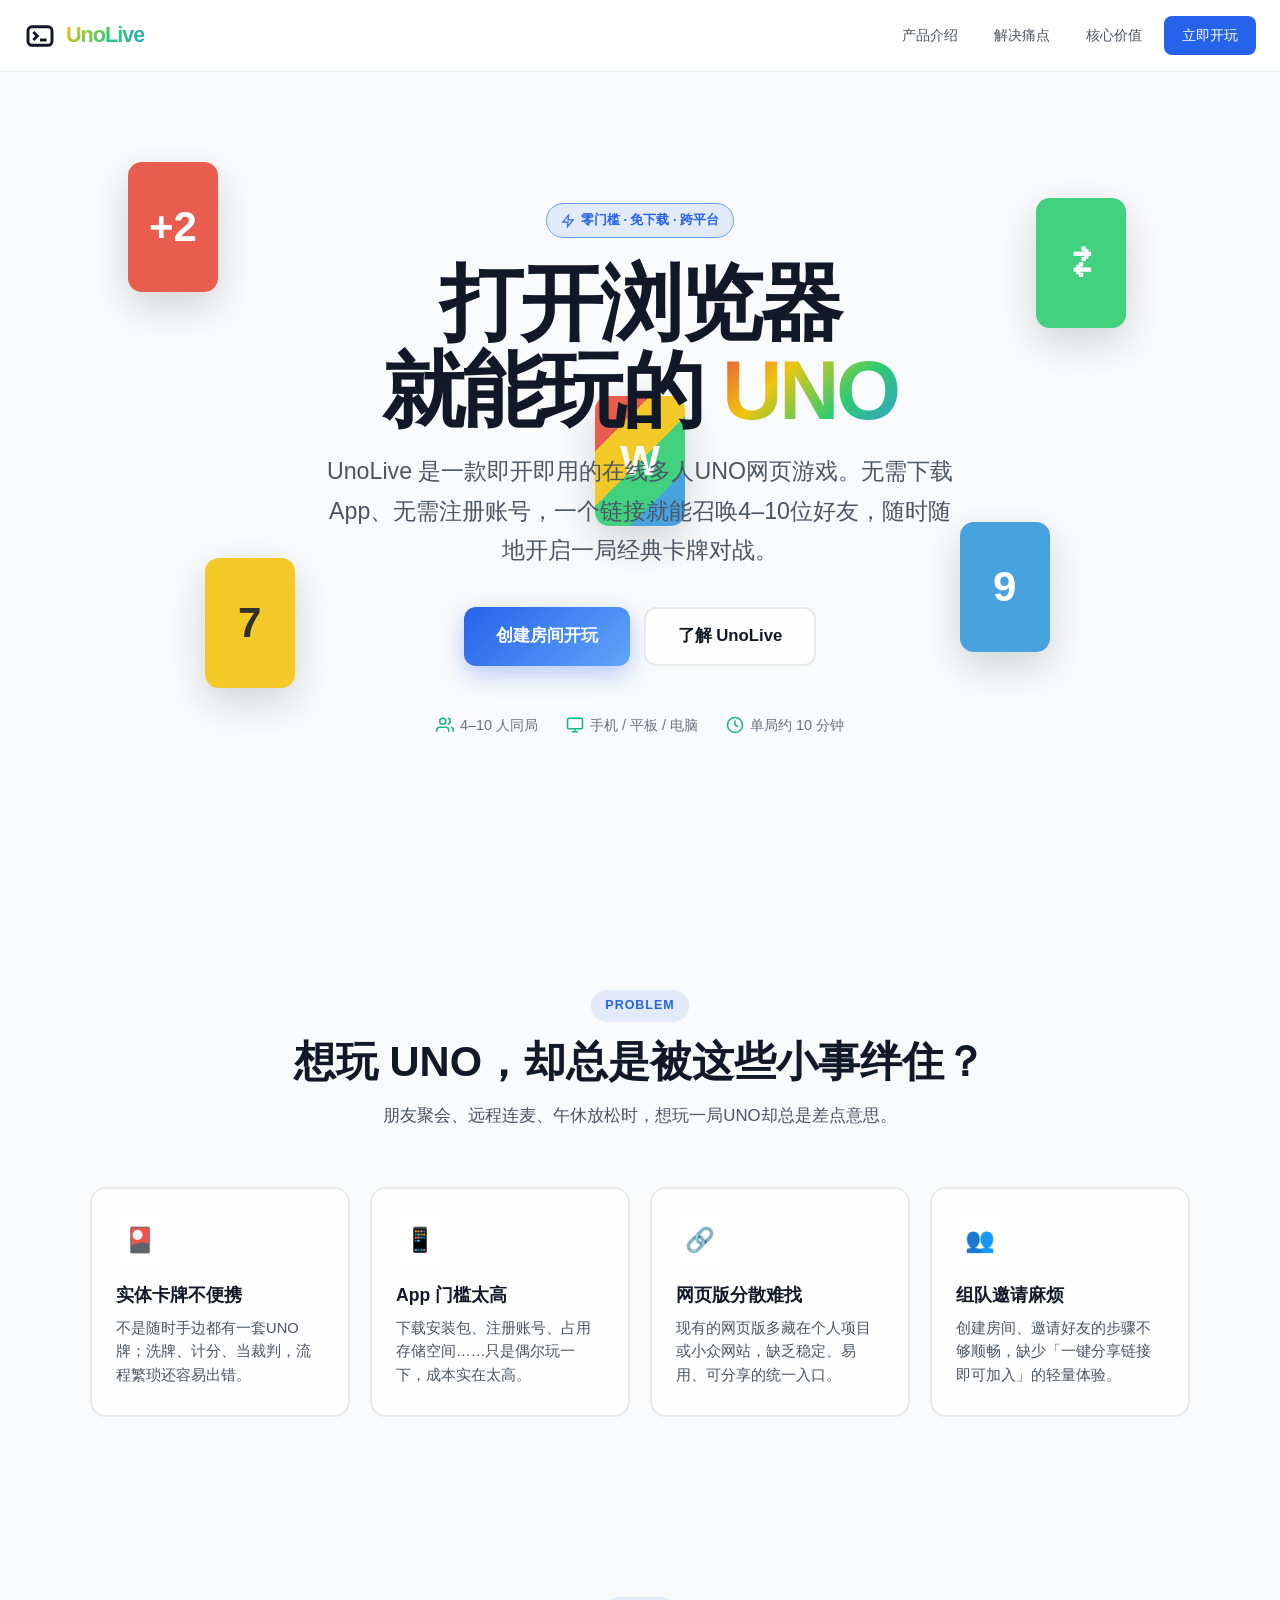
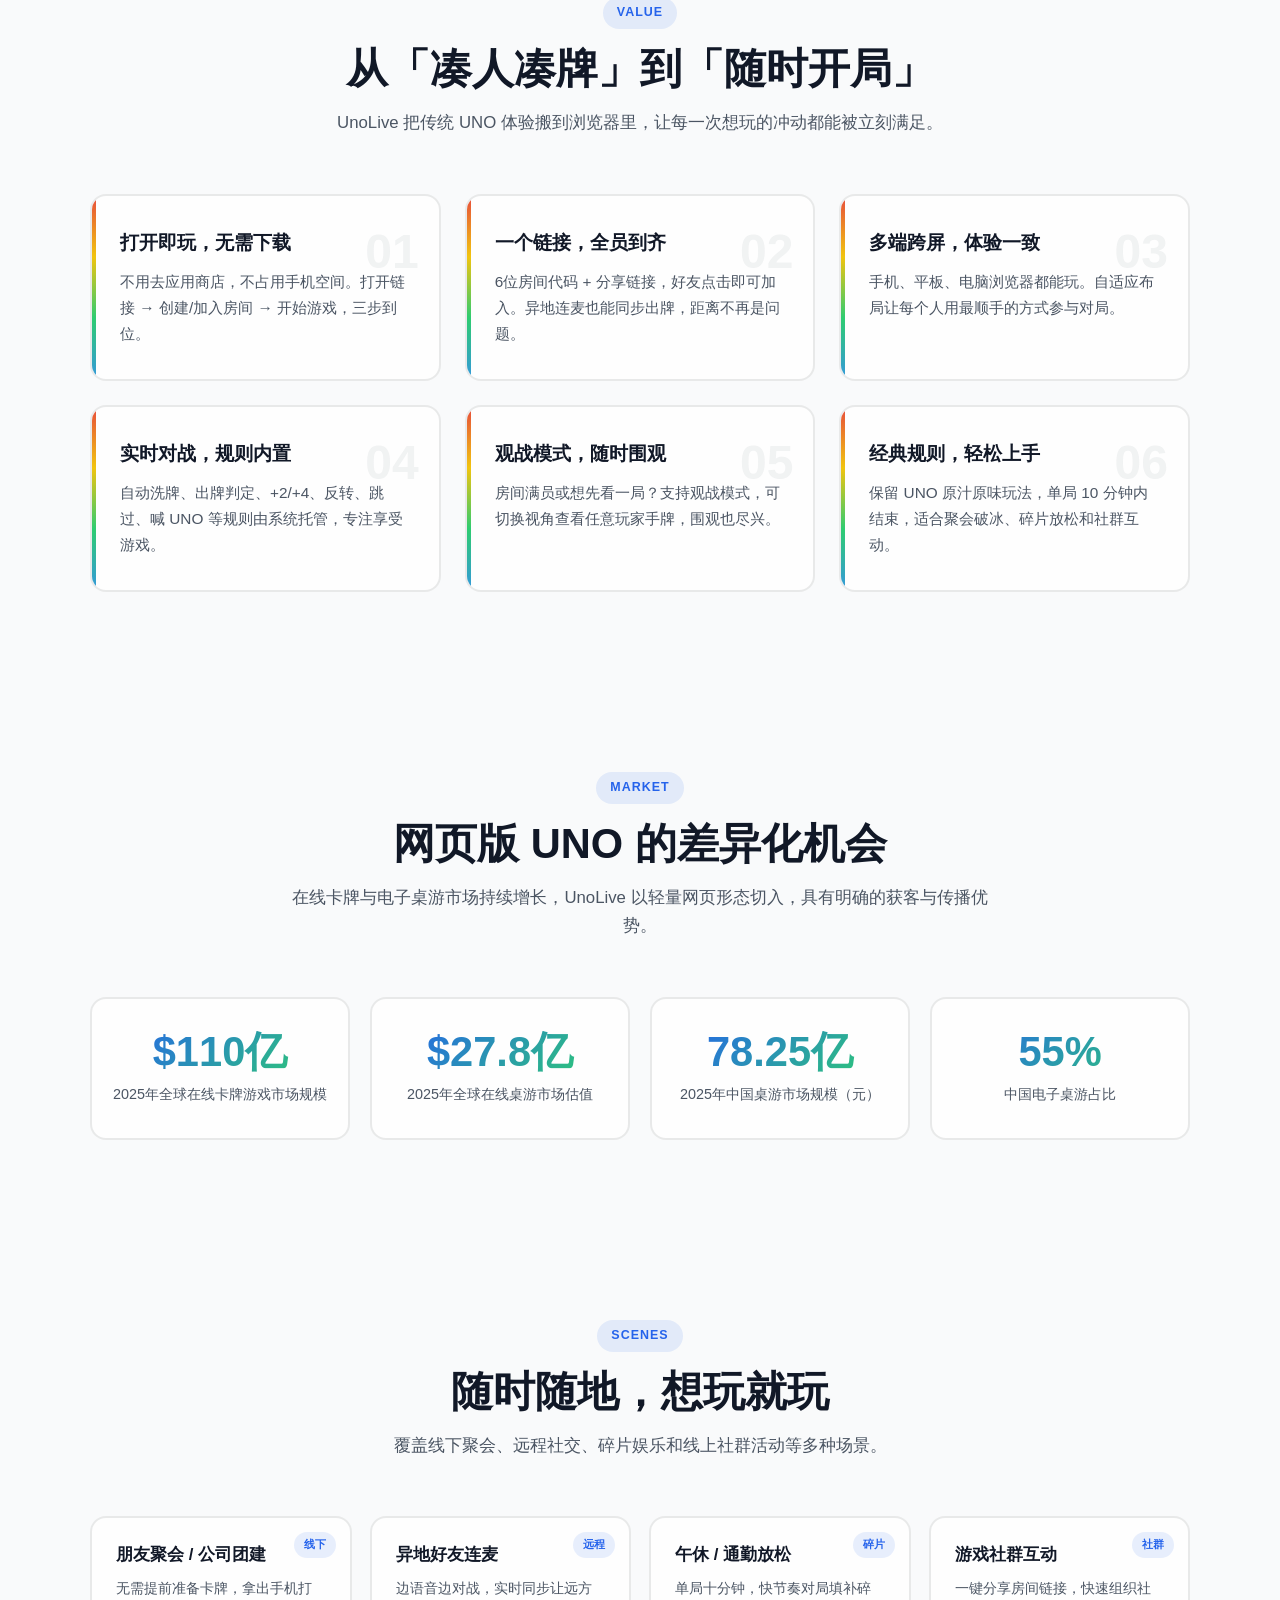
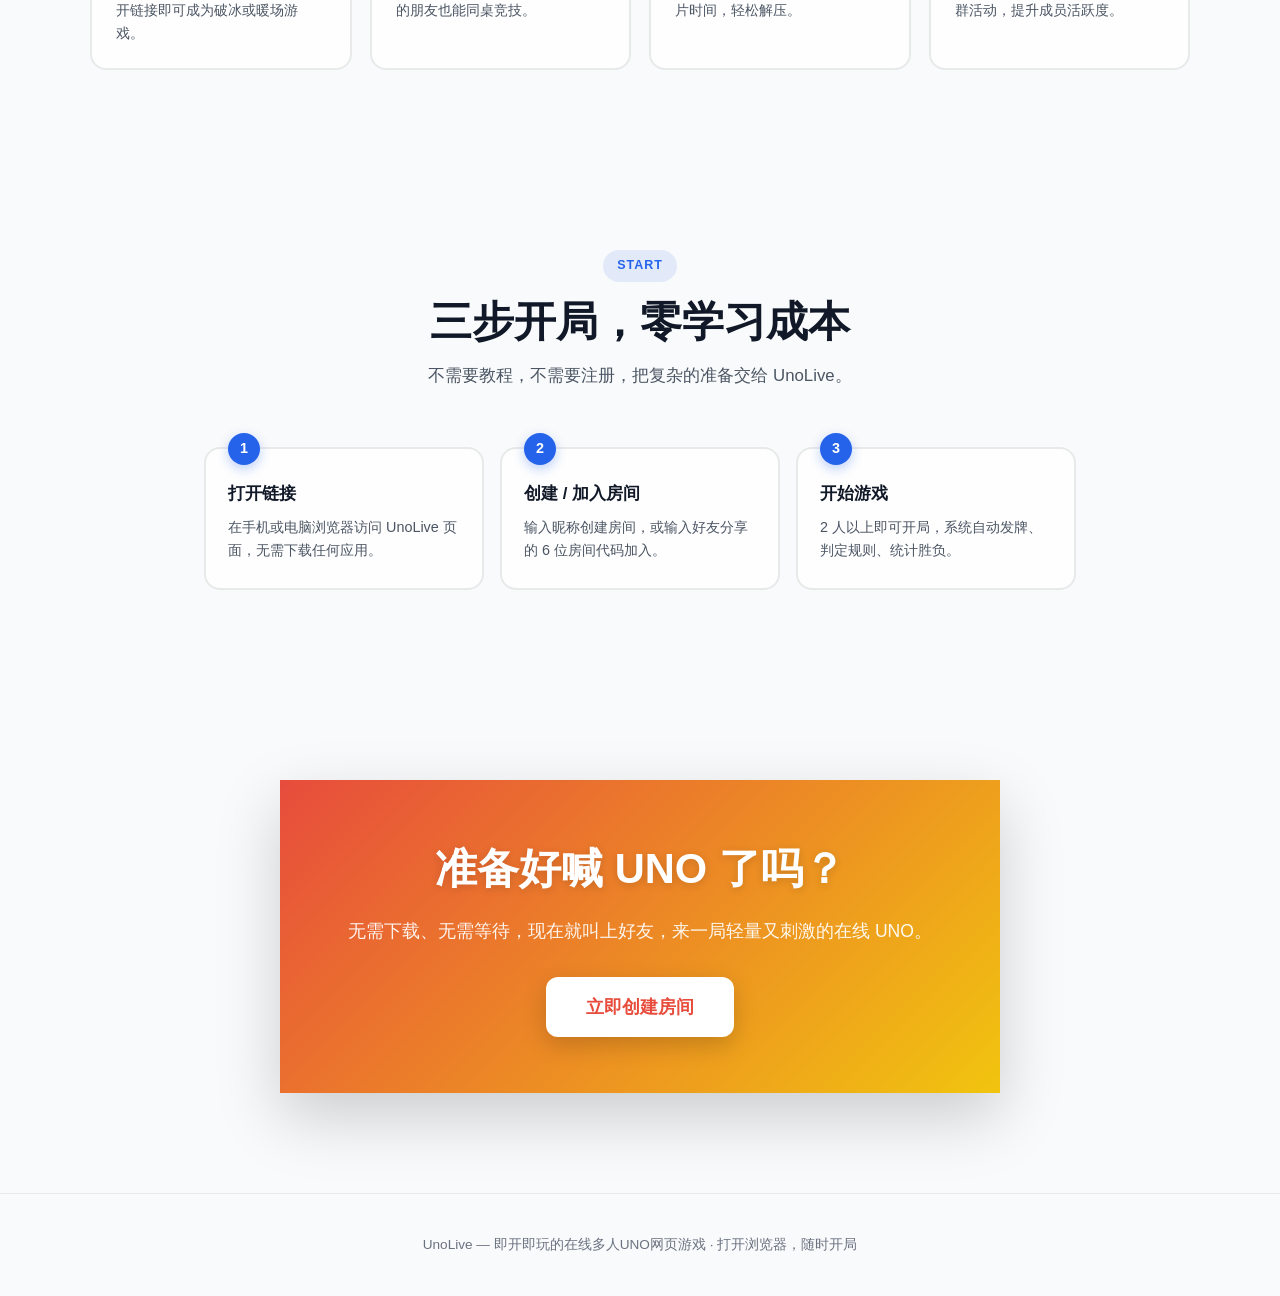
==== public/creative.html @ 4d468d10 "feat: 重构为 Cloudflare Worker 结构，配置 uno.mobaixingyao.dpdns.org 域名（含 Durable Object 房间）" ====
<!DOCTYPE html>
<html lang="zh-CN">
<head>
    <script src="js/theme-preinit.js?v=1"></script>
    <link rel="stylesheet" href="css/theme-light.css?v=4">
    <link rel="stylesheet" href="css/theme-dark.css?v=7">
<meta charset="UTF-8">
<script src="js/page-load.js?v=6"></script>
<meta name="viewport" content="width=device-width, initial-scale=1.0">
<title>UnoLive — 即开即玩的在线多人UNO</title>
<link rel="icon" type="image/png" href="assets/favicon.jpg">
<link rel="stylesheet" href="css/common.css?v=9">
<link rel="stylesheet" href="css/uno-creative.css?v=1">
</head>
<body>
<div class="beijing"></div>
<div class="background"></div>

<nav class="lp-nav">
  <div class="lp-nav-logo">
    <svg viewBox="0 0 24 24" fill="none" stroke="currentColor" stroke-width="2.2"><rect x="3" y="5" width="18" height="14" rx="3"/><path d="M7 9l3 3-3 3M12 15h5"/></svg>
    UnoLive
  </div>
  <div class="lp-nav-links">
    <a href="#intro">产品介绍</a>
    <a href="#pain">解决痛点</a>
    <a href="#value">核心价值</a>
    <a href="index.html" class="lp-nav-cta">立即开玩</a>
  </div>
</nav>

<main class="uno-lp">
  <!-- Hero -->
  <section class="lp-hero">
    <div class="hero-cards">
      <div class="hero-card red">+2</div>
      <div class="hero-card yellow">7</div>
      <div class="hero-card green">⇄</div>
      <div class="hero-card blue">9</div>
      <div class="hero-card wild">W</div>
    </div>
    <div class="hero-content">
      <div class="hero-badge">
        <svg viewBox="0 0 24 24" fill="none" stroke="currentColor" stroke-width="2" width="14" height="14"><path d="M13 2L3 14h9l-1 8 10-12h-9l1-8z"/></svg>
        零门槛 · 免下载 · 跨平台
      </div>
      <h1 class="hero-title">打开浏览器<br>就能玩的 <span class="uno">UNO</span></h1>
      <p class="hero-subtitle">UnoLive 是一款即开即用的在线多人UNO网页游戏。无需下载App、无需注册账号，一个链接就能召唤4–10位好友，随时随地开启一局经典卡牌对战。</p>
      <div class="hero-actions">
        <a href="index.html" class="btn btn-primary">创建房间开玩</a>
        <a href="#intro" class="btn btn-secondary">了解 UnoLive</a>
      </div>
      <div class="hero-meta">
        <span><svg viewBox="0 0 24 24" fill="none" stroke="currentColor" stroke-width="2"><path d="M17 21v-2a4 4 0 0 0-4-4H5a4 4 0 0 0-4 4v2"/><circle cx="9" cy="7" r="4"/><path d="M23 21v-2a4 4 0 0 0-3-3.87M16 3.13a4 4 0 0 1 0 7.75"/></svg> 4–10 人同局</span>
        <span><svg viewBox="0 0 24 24" fill="none" stroke="currentColor" stroke-width="2"><rect x="2" y="3" width="20" height="14" rx="2"/><line x1="8" y1="21" x2="16" y2="21"/><line x1="12" y1="17" x2="12" y2="21"/></svg> 手机 / 平板 / 电脑</span>
        <span><svg viewBox="0 0 24 24" fill="none" stroke="currentColor" stroke-width="2"><circle cx="12" cy="12" r="10"/><polyline points="12 6 12 12 16 14"/></svg> 单局约 10 分钟</span>
      </div>
    </div>
  </section>

  <!-- 痛点 -->
  <section class="lp-section" id="pain">
    <div class="lp-section-inner">
      <div class="section-header">
        <span class="section-label">Problem</span>
        <h2 class="section-title">想玩 UNO，却总是被这些小事绊住？</h2>
        <p class="section-desc">朋友聚会、远程连麦、午休放松时，想玩一局UNO却总是差点意思。</p>
      </div>
      <div class="pain-grid">
        <div class="pain-card">
          <div class="pain-icon">🎴</div>
          <h3>实体卡牌不便携</h3>
          <p>不是随时手边都有一套UNO牌；洗牌、计分、当裁判，流程繁琐还容易出错。</p>
        </div>
        <div class="pain-card">
          <div class="pain-icon">📱</div>
          <h3>App 门槛太高</h3>
          <p>下载安装包、注册账号、占用存储空间……只是偶尔玩一下，成本实在太高。</p>
        </div>
        <div class="pain-card">
          <div class="pain-icon">🔗</div>
          <h3>网页版分散难找</h3>
          <p>现有的网页版多藏在个人项目或小众网站，缺乏稳定、易用、可分享的统一入口。</p>
        </div>
        <div class="pain-card">
          <div class="pain-icon">👥</div>
          <h3>组队邀请麻烦</h3>
          <p>创建房间、邀请好友的步骤不够顺畅，缺少「一键分享链接即可加入」的轻量体验。</p>
        </div>
      </div>
    </div>
  </section>

  <!-- 核心价值 -->
  <section class="lp-section" id="value">
    <div class="lp-section-inner">
      <div class="section-header">
        <span class="section-label">Value</span>
        <h2 class="section-title">从「凑人凑牌」到「随时开局」</h2>
        <p class="section-desc">UnoLive 把传统 UNO 体验搬到浏览器里，让每一次想玩的冲动都能被立刻满足。</p>
      </div>
      <div class="value-grid">
        <div class="value-card">
          <span class="value-num">01</span>
          <h3>打开即玩，无需下载</h3>
          <p>不用去应用商店，不占用手机空间。打开链接 → 创建/加入房间 → 开始游戏，三步到位。</p>
        </div>
        <div class="value-card">
          <span class="value-num">02</span>
          <h3>一个链接，全员到齐</h3>
          <p>6位房间代码 + 分享链接，好友点击即可加入。异地连麦也能同步出牌，距离不再是问题。</p>
        </div>
        <div class="value-card">
          <span class="value-num">03</span>
          <h3>多端跨屏，体验一致</h3>
          <p>手机、平板、电脑浏览器都能玩。自适应布局让每个人用最顺手的方式参与对局。</p>
        </div>
        <div class="value-card">
          <span class="value-num">04</span>
          <h3>实时对战，规则内置</h3>
          <p>自动洗牌、出牌判定、+2/+4、反转、跳过、喊 UNO 等规则由系统托管，专注享受游戏。</p>
        </div>
        <div class="value-card">
          <span class="value-num">05</span>
          <h3>观战模式，随时围观</h3>
          <p>房间满员或想先看一局？支持观战模式，可切换视角查看任意玩家手牌，围观也尽兴。</p>
        </div>
        <div class="value-card">
          <span class="value-num">06</span>
          <h3>经典规则，轻松上手</h3>
          <p>保留 UNO 原汁原味玩法，单局 10 分钟内结束，适合聚会破冰、碎片放松和社群互动。</p>
        </div>
      </div>
    </div>
  </section>

  <!-- 数据 -->
  <section class="lp-section" id="market">
    <div class="lp-section-inner">
      <div class="section-header">
        <span class="section-label">Market</span>
        <h2 class="section-title">网页版 UNO 的差异化机会</h2>
        <p class="section-desc">在线卡牌与电子桌游市场持续增长，UnoLive 以轻量网页形态切入，具有明确的获客与传播优势。</p>
      </div>
      <div class="stats-grid">
        <div class="stat-card">
          <div class="stat-number">$110亿</div>
          <div class="stat-label">2025年全球在线卡牌游戏市场规模</div>
        </div>
        <div class="stat-card">
          <div class="stat-number">$27.8亿</div>
          <div class="stat-label">2025年全球在线桌游市场估值</div>
        </div>
        <div class="stat-card">
          <div class="stat-number">78.25亿</div>
          <div class="stat-label">2025年中国桌游市场规模（元）</div>
        </div>
        <div class="stat-card">
          <div class="stat-number">55%</div>
          <div class="stat-label">中国电子桌游占比</div>
        </div>
      </div>
    </div>
  </section>

  <!-- 使用场景 -->
  <section class="lp-section" id="scenes">
    <div class="lp-section-inner">
      <div class="section-header">
        <span class="section-label">Scenes</span>
        <h2 class="section-title">随时随地，想玩就玩</h2>
        <p class="section-desc">覆盖线下聚会、远程社交、碎片娱乐和线上社群活动等多种场景。</p>
      </div>
      <div class="scene-grid">
        <div class="scene-card">
          <span class="scene-tag">线下</span>
          <h4>朋友聚会 / 公司团建</h4>
          <p>无需提前准备卡牌，拿出手机打开链接即可成为破冰或暖场游戏。</p>
        </div>
        <div class="scene-card">
          <span class="scene-tag">远程</span>
          <h4>异地好友连麦</h4>
          <p>边语音边对战，实时同步让远方的朋友也能同桌竞技。</p>
        </div>
        <div class="scene-card">
          <span class="scene-tag">碎片</span>
          <h4>午休 / 通勤放松</h4>
          <p>单局十分钟，快节奏对局填补碎片时间，轻松解压。</p>
        </div>
        <div class="scene-card">
          <span class="scene-tag">社群</span>
          <h4>游戏社群互动</h4>
          <p>一键分享房间链接，快速组织社群活动，提升成员活跃度。</p>
        </div>
      </div>
    </div>
  </section>

  <!-- 流程 -->
  <section class="lp-section" id="steps">
    <div class="lp-section-inner">
      <div class="section-header">
        <span class="section-label">Start</span>
        <h2 class="section-title">三步开局，零学习成本</h2>
        <p class="section-desc">不需要教程，不需要注册，把复杂的准备交给 UnoLive。</p>
      </div>
      <div class="steps">
        <div class="step">
          <h4>打开链接</h4>
          <p>在手机或电脑浏览器访问 UnoLive 页面，无需下载任何应用。</p>
        </div>
        <div class="step">
          <h4>创建 / 加入房间</h4>
          <p>输入昵称创建房间，或输入好友分享的 6 位房间代码加入。</p>
        </div>
        <div class="step">
          <h4>开始游戏</h4>
          <p>2 人以上即可开局，系统自动发牌、判定规则、统计胜负。</p>
        </div>
      </div>
    </div>
  </section>

  <!-- CTA -->
  <section class="lp-cta" id="intro">
    <div class="cta-inner">
      <h2>准备好喊 UNO 了吗？</h2>
      <p>无需下载、无需等待，现在就叫上好友，来一局轻量又刺激的在线 UNO。</p>
      <a href="index.html" class="btn">立即创建房间</a>
    </div>
  </section>

  <footer class="lp-footer">
    <p>UnoLive — 即开即玩的在线多人UNO网页游戏 · 打开浏览器，随时开局</p>
  </footer>
</main>
<script src="js/theme.js"></script>
</body>
</html>
---- public/css/theme-light.css ----
/* =====================================================
   全站亮色主题变量
   说明：仅保存亮色调色板与主题级变量；页面布局仍在各自 CSS 中维护。
   ===================================================== */

:root,
html[data-theme="light"] {
  color-scheme: light;

  /* 主色调 - 蓝色系（common.css 组件使用） */
  --primary: #2563EB;
  --primary-dark: #1D4ED8;
  --primary-light: #60A5FA;
  --primary-bg: rgba(37, 99, 235, 0.1);

  /* legacy / article style.css 变量 */
  --primary-color: #2563EB;
  --secondary-color: #ec4899;
  --glass-bg: rgba(255, 255, 255, 0.1);
  --glass-border: rgba(255, 255, 255, 0.2);
  --shadow: 0 8px 32px rgba(0, 0, 0, 0.1);
  --bg-primary: rgba(255, 255, 255, 0.9);
  --bg-secondary: rgba(248, 248, 252, 0.95);
  --border-color: rgba(0, 0, 0, 0.1);
  --moboxsvg-color:rgb(0, 0, 0);

  /* 功能色 */
  --danger: #EF4444;
  --danger-dark: #DC2626;
  --success: #10B981;
  --warning: #F59E0B;

  /* 文字色 */
  --text-primary: #111827;
  --text-secondary: #4B5563;
  --text-muted: #6B7280;
  --text-light: #9CA3AF;

  /* 背景色 */
  --bg-page: rgba(249, 250, 251, 0.75);
  --bg-overlay: rgba(255, 255, 255, 0.497);
  --bg-mask: rgba(0, 0, 0, 0.4);
  --bg-card: rgba(255, 255, 255, 0.72);
  --bg-card-glass: rgb(255, 255, 255);
  --bg-card-solid: rgba(255, 255, 255, 0.95);
  --bg-input: rgba(255, 255, 255, 0.8);
  --bg-hover: rgba(37, 99, 235, 0.05);
  --bg-hover-strong: rgba(37, 99, 235, 0.10);

  /* 强调色 */
  --accent-blue: #60A5FA;
  --accent-purple: #2563EB;
  --accent-cyan: #25d9e7;

  /* 边框 */
  --border-light: rgba(226, 228, 228, 0.788);
  --border-default: #E5E7EB;
  --border-focus: rgba(37, 99, 235, 1);

  /* 阴影 */
  --shadow-sm: 0 1px 3px rgba(0, 0, 0, 0.05);
  --shadow-md: 0 4px 12px rgba(0, 0, 0, 0.08);
  --shadow-lg: 0 8px 32px rgba(0, 0, 0, 0.1);
  --shadow-primary: 0 4px 12px rgba(37, 99, 235, 0.35);

  /* 间距/圆角 */
  --radius-sm: 6px;
  --radius-md: 8px;
  --radius-lg: 12px;
  --radius-xl: 16px;
}
---- public/css/theme-dark.css ----
/* =====================================================
   全站暗黑模式样式
   通过 html[data-theme="dark"] 生效；跟随系统由 javascript/theme.js 决定实际 data-theme。
   ===================================================== */

html[data-theme="dark"] {
  color-scheme: dark;

  /* 主色调 - 蓝色 */
  --primary: #3B82F6;
  --primary-dark: #2563EB;
  --primary-light: #93C5FD;
  --primary-bg: rgba(59, 130, 246, 0.15);

  /* 强调色 */
  --accent-blue: #60A5FA;
  --accent-purple: #3B82F6;
  --accent-cyan: #25d9e7;

  /* legacy / article style.css 变量 */
  --primary-color: #3B82F6;
  --secondary-color: #f472b6;
  --glass-bg: rgba(10, 10, 10, 0.72);
  --glass-border: rgba(255, 255, 255, 0.1);
  --shadow: 0 8px 32px rgba(0, 0, 0, 0.3);
  --bg-primary: rgba(17, 17, 19, 0.95);
  --bg-secondary: rgba(10, 10, 10, 0.95);
  --border-color: rgba(255, 255, 255, 0.1);
  --moboxsvg-color:rgb(255, 255, 255);
  /* 功能色 */
  --danger: #f87171;
  --danger-dark: #ef4444;
  --success: #34d399;
  --warning: #fbbf24;

  /* 文字色 */
  --text-primary: #f8fafc;
  --text-secondary: #cbd5e1;
  --text-muted: #94a3b8;
  --text-light: rgba(255, 255, 255, 0.55);

  /* 背景色 - 半透明以允许背景图片透出（与亮色模式 0.75 透明度一致） */
  --bg-page: rgba(15, 23, 42, 0.85);
  --bg-mask-opacity: 0.3;
  --bg-mask: hsl(222 47% 11% / var(--bg-mask-opacity));
  --bg-overlay: var(--bg-mask);
  --bg-card: rgba(41, 44, 50, 0.877);
  --bg-card-glass: rgba(41, 44, 50, 0.904);
  --bg-card-solid: rgba(30, 41, 59, 0.8);
  --bg-input: #1E293B;
  --bg-hover: rgba(255, 255, 255, 0.06);
  --bg-hover-strong: rgba(255, 255, 255, 0.10);
  --bg-card-transparent:rgba(51, 65, 85, 0.51);

  /* 边框 */
  --border-light: rgba(255, 255, 255, 0.08);
  --border-default: rgba(255, 255, 255, 0.12);
  --border-focus: var(--primary);

  /* 阴影 */
  --shadow-sm: 0 4px 6px -1px rgb(0 0 0 / 0.18), 0 2px 4px -2px rgb(0 0 0 / 0.14);
  --shadow-md: 0 10px 15px -3px rgb(0 0 0 / 0.2), 0 4px 6px -4px rgb(0 0 0 / 0.16);
  --shadow-lg: 0 20px 25px -5px rgb(0 0 0 / 0.22), 0 8px 10px -6px rgb(0 0 0 / 0.18);
  --shadow-primary: 0 10px 15px -3px rgb(59 130 246 / 0.25);
}

html[data-theme="dark"] {
  background-color: rgb(23, 25, 28);
  color: var(--text-primary);
}

html[data-theme="dark"] body {
  background-color: rgb(23, 25, 28);
  color: var(--text-primary);
}

html[data-theme="dark"] .background::before {
  background-color: transparent;
  background-image: none;
}

html[data-theme="dark"] .background::after {
  background-color: rgba(15, 23, 42, 0.5);
  background-image: none;
}

html[data-theme="dark"] .btn-secondary {
  background-color: var(--bg-card);
  color: var(--text-secondary);
}

html[data-theme="dark"] .btn-secondary:hover {
  background-color: var(--bg-input);
}

html[data-theme="dark"] input,
html[data-theme="dark"] textarea,
html[data-theme="dark"] select {
  color: var(--text-primary);
  background-color: var(--bg-input);
  border-color: var(--border-default);
}

html[data-theme="dark"] input::placeholder,
html[data-theme="dark"] textarea::placeholder {
  color: var(--text-muted);
}

html[data-theme="dark"] ::selection {
  background: rgba(59, 130, 246, 0.35);
  color: #fff;
}

html[data-theme="dark"] ::-webkit-scrollbar-track {
  background: rgba(255, 255, 255, 0.05);
}

html[data-theme="dark"] ::-webkit-scrollbar-thumb {
  background: rgba(255, 255, 255, 0.18);
}

html[data-theme="dark"] ::-webkit-scrollbar-thumb:hover {
  background: rgba(255, 255, 255, 0.28);
}

/* 常见内容容器补强 */
html[data-theme="dark"] .card,
html[data-theme="dark"] .article-card,
html[data-theme="dark"] .comment-item,
html[data-theme="dark"] .message-card,
html[data-theme="dark"] .upload-form,
html[data-theme="dark"] .editor-preview-pane,
html[data-theme="dark"] .file-dropzone,
html[data-theme="dark"] .login-container {
  background-color: var(--bg-card);
  border-color: var(--border-default);
  color: var(--text-primary);
}

/* 文章内容区去除背景遮罩 */
html[data-theme="dark"] .article-wrapper,
html[data-theme="dark"] .article-body,
html[data-theme="dark"] .article-content,
html[data-theme="dark"] .markdown-content {
  background: transparent !important;
  border-color: transparent;
  color: var(--text-primary);
}

html[data-theme="dark"] .hljs,
html[data-theme="dark"] pre,
html[data-theme="dark"] code {
  background-color: var(--bg-input);
  color: var(--text-primary);
}

html[data-theme="dark"] blockquote {
  background: var(--primary-bg);
  border-left-color: var(--primary);
  color: var(--text-secondary);
}
---- public/css/common.css ----
/* =====================================================
   公共基础样式 - 全站通用
   包含：字体、重置、背景层、通用组件、CSS变量
   ===================================================== */

/* -------------------- CSS 变量 -------------------- */
/* 主题变量已拆分到 /css/theme-light.css 与 /css/theme-dark.css。 */

/* -------------------- 字体 -------------------- */
@font-face {
    font-family: 'Kosugi Maru';
    src: url('../assets/fonts/main-font.ttf') format('truetype');
    font-weight: normal;
    font-style: normal;
    font-display: swap;
}

/* -------------------- 基础重置 -------------------- */
* {
    margin: 0;
    padding: 0;
    box-sizing: border-box;
}

html {
    overflow-x: hidden;
}

body {
    font-family: 'Kosugi Maru', -apple-system, BlinkMacSystemFont, 'Segoe UI', Roboto, 'Helvetica Neue', Arial, sans-serif;
    min-height: 100vh;
    min-width: 100vw;
    color: var(--text-primary);
    line-height: 1.6;
    overflow-x: hidden;
    background-color: rgb(249, 250, 251);
}

a {
    color: inherit;
    text-decoration: none;
}

button {
    font-family: inherit;
}

/* -------------------- 背景层 -------------------- */
.beijing {
    position: fixed;
    top: 0;
    left: 0;
    width: 100%;
    height: 100%;
    background-size: cover;
    background-position: center;
    background-repeat: no-repeat;
    z-index: -3;
    pointer-events: none;
}

.background {
    position: fixed;
    top: 0;
    left: 0;
    width: 100%;
    height: 100%;
    z-index: -1;
    pointer-events: none;
}

.background::before {
    content: '';
    position: absolute;
    top: 0;
    left: 0;
    width: 100%;
    height: 100%;
    background-color: var(--bg-overlay);
    z-index: -2;
    transition: background-color 0.3s ease;
}

.background::after {
    content: '';
    position: absolute;
    top: 0;
    left: 0;
    width: 100%;
    height: 100%;
    background: var(--bg-page);
    z-index: -1;
    transition: background-color 0.3s ease;
}

/* -------------------- 通用工具类 -------------------- */
.hidden {
    display: none !important;
}

/* -------------------- 页面头部 -------------------- */
.page-header {
    display: flex;
    align-items: center;
    justify-content: space-between;
    gap: 16px;
    margin-bottom: 24px;
    padding: 16px 20px;
    background-color: var(--bg-card);
    border-radius: var(--radius-md);
    border: 2px solid var(--border-light);
}

.page-title {
    font-size: 1.5rem;
    font-weight: 700;
    color: var(--text-primary);
    text-align: center;
}

.back-link {
    display: inline-flex;
    align-items: center;
    gap: 6px;
    color: var(--primary);
    font-size: 0.9rem;
    font-weight: 500;
    padding: 8px 12px;
    border-radius: var(--radius-md);
    transition: color 0.2s ease, background-color 0.2s ease;
}

.back-link svg {
    width: 18px;
    height: 18px;
}

.back-link:hover {
    color: var(--primary-dark);
    background-color: var(--primary-bg);
}

/* -------------------- 通用按钮 -------------------- */
.btn {
    display: inline-flex;
    align-items: center;
    justify-content: center;
    gap: 6px;
    padding: 10px 18px;
    border: none;
    border-radius: var(--radius-md);
    font-size: 0.9rem;
    font-weight: 600;
    cursor: pointer;
    transition: transform 0.2s ease, box-shadow 0.2s ease, background-color 0.2s ease;
}

.btn:hover {
    transform: translateY(-1px);
}

.btn svg {
    width: 18px;
    height: 18px;
}

.btn-primary {
    background: linear-gradient(135deg, var(--primary), var(--primary-light));
    color: #fff;
}

.btn-primary:hover {
    box-shadow: var(--shadow-primary);
}

.btn-danger {
    background-color: var(--danger);
    color: #fff;
}

.btn-danger:hover {
    background-color: var(--danger-dark);
}

.btn-secondary {
    background-color: rgba(243, 244, 246, 1);
    color: var(--text-secondary);
}

.btn-secondary:hover {
    background-color: rgba(229, 231, 235, 1);
}

/* 图标按钮 */
.btn-icon {
    display: inline-flex;
    align-items: center;
    justify-content: center;
    width: 36px;
    height: 36px;
    border: none;
    border-radius: var(--radius-md);
    cursor: pointer;
    transition: background-color 0.2s ease;
}

.btn-icon svg {
    width: 18px;
    height: 18px;
}

.btn-icon-edit {
    background-color: var(--primary-bg);
    color: var(--primary);
}

.btn-icon-edit:hover {
    background-color: color-mix(in srgb, var(--primary) 20%, transparent);
}

.btn-icon-delete {
    background-color: rgba(239, 68, 68, 0.1);
    color: var(--danger);
}

.btn-icon-delete:hover {
    background-color: rgba(239, 68, 68, 0.2);
}

/* -------------------- 通用表单 -------------------- */
.form-group {
    margin-bottom: 16px;
}

.form-group label {
    display: block;
    font-size: 0.85rem;
    font-weight: 600;
    color: var(--text-secondary);
    margin-bottom: 6px;
}

.form-input,
.form-textarea {
    width: 100%;
    padding: 10px 12px;
    border: 2px solid var(--border-light);
    border-radius: var(--radius-md);
    font-size: 0.9rem;
    font-family: inherit;
    color: var(--text-primary);
    background-color: var(--bg-input);
    outline: none;
    transition: border-color 0.2s ease, box-shadow 0.2s ease;
}

.form-input:focus,
.form-textarea:focus {
    border-color: var(--border-focus);
    box-shadow: 0 0 0 3px color-mix(in srgb, var(--primary) 15%, transparent);
}

.form-textarea {
    resize: vertical;
    min-height: 120px;
}

/* -------------------- 通用卡片容器 -------------------- */
.card {
    background-color: var(--bg-card);
    border-radius: var(--radius-lg);
    border: 2px solid var(--border-light);
    box-shadow: var(--shadow-md);
    overflow: hidden;
}

/* -------------------- 通用表格 -------------------- */
.data-table {
    width: 100%;
    border-collapse: collapse;
}

.data-table thead {
    background-color: var(--primary-bg);
}

.data-table th {
    padding: 14px 16px;
    text-align: left;
    font-size: 0.85rem;
    font-weight: 600;
    color: var(--primary);
    border-bottom: 2px solid var(--border-light);
}

.data-table td {
    padding: 12px 16px;
    border-bottom: 1px solid var(--border-default);
    vertical-align: middle;
}

.data-table tbody tr:hover {
    background-color: var(--bg-hover);
}

.data-table tbody tr:last-child td {
    border-bottom: none;
}

/* -------------------- 通用弹窗 -------------------- */
.modal-overlay {
    position: fixed;
    top: 0;
    left: 0;
    width: 100%;
    height: 100%;
    background-color: rgba(10, 10, 10, 0.6);
    display: flex;
    align-items: center;
    justify-content: center;
    z-index: 1000;
    padding: 20px;
}

.modal-content {
    background-color: var(--bg-card-solid);
    border-radius: var(--radius-lg);
    border: 2px solid var(--border-light);
    width: 100%;
    max-width: 600px;
    max-height: 90vh;
    overflow-y: auto;
    box-shadow: var(--shadow-lg);
}

.modal-small {
    max-width: 400px;
}

.modal-header {
    display: flex;
    align-items: center;
    justify-content: space-between;
    padding: 16px 20px;
    border-bottom: 1px solid var(--border-default);
}

.modal-header h2 {
    font-size: 1.1rem;
    font-weight: 600;
    color: var(--text-primary);
}

.modal-close {
    display: flex;
    align-items: center;
    justify-content: center;
    width: 32px;
    height: 32px;
    border: none;
    background: transparent;
    cursor: pointer;
    color: var(--text-muted);
    border-radius: var(--radius-md);
    transition: background-color 0.2s ease;
}

.modal-close:hover {
    background-color: var(--bg-hover);
}

.modal-close svg {
    width: 20px;
    height: 20px;
}

.modal-actions {
    display: flex;
    justify-content: flex-end;
    gap: 10px;
    padding: 16px 20px;
    border-top: 1px solid var(--border-default);
}

.modal-text {
    padding: 20px;
    font-size: 0.9rem;
    color: var(--text-muted);
}

/* -------------------- 通用空状态/加载 -------------------- */
.empty-state {
    text-align: center;
    padding: 60px 20px;
    background-color: var(--bg-card);
    border-radius: var(--radius-lg);
    border: 2px solid var(--border-light);
}

.empty-state svg {
    width: 64px;
    height: 64px;
    color: var(--text-light);
    margin-bottom: 16px;
}

.empty-state p {
    font-size: 1rem;
    color: var(--text-muted);
    margin-bottom: 16px;
}

.loading-spinner {
    width: 40px;
    height: 40px;
    border: 3px solid color-mix(in srgb, var(--primary) 20%, transparent);
    border-top-color: var(--primary);
    border-radius: 50%;
    animation: spin 1s linear infinite;
    margin: 0 auto 16px;
}

@keyframes spin {
    to { transform: rotate(360deg); }
}

/* -------------------- 页面加载效果 -------------------- */
/* 顶部进度条 */
.page-loading-bar {
    position: fixed;
    top: 0;
    left: 0;
    width: 0%;
    height: 3px;
    background: linear-gradient(90deg, var(--primary), var(--primary-light), var(--primary));
    background-size: 200% 100%;
    z-index: 99999;
    transition: width 0.3s ease;
    box-shadow: 0 0 8px color-mix(in srgb, var(--primary) 50%, transparent);
}

.page-loading-bar.loading {
    width: 70%;
    transition: width 1.2s cubic-bezier(0.4, 0, 0.2, 1);
    animation: page-loading-shimmer 1.5s linear infinite;
}

.page-loading-bar.finishing {
    width: 100%;
    transition: width 0.3s ease;
    animation: none;
}

.page-loading-bar.done {
    opacity: 0;
    transition: opacity 0.4s ease 0.1s;
    animation: none;
}

@keyframes page-loading-shimmer {
    0% { background-position: 200% 0; }
    100% { background-position: -200% 0; }
}

/* 内容元素入场/退场动画（统一：opacity 50%→100% + 轻微上移，非线性缓动，≤1s） */

/* 加载阶段立即隐藏 body 下所有主要内容，避免脚本标记前的闪烁 */
html[data-page-state="loading"] body > :not(.beijing):not(.background):not(.dock-nav):not(.page-loading-bar):not(script):not(style):not(link) {
    opacity: 0;
}

.page-transition-target {
    transition: opacity 0.6s cubic-bezier(0.22, 1, 0.36, 1),
                transform 0.6s cubic-bezier(0.22, 1, 0.36, 1);
}

html[data-page-state="revealing"] .page-transition-target {
    opacity: 0.5;
    transform: translateY(16px);
}

html[data-page-state="revealing"] .page-transition-target.is-revealed {
    opacity: 1;
    transform: translateY(0);
}

html[data-page-state="ready"] .page-transition-target {
    opacity: 1;
    transform: translateY(0);
}

html[data-page-state="leaving"] .page-transition-target {
    opacity: 0;
    transform: translateY(-16px);
    transition: opacity 0.2s cubic-bezier(0.22, 1, 0.36, 1),
                transform 0.2s cubic-bezier(0.22, 1, 0.36, 1);
}

/* 保留旧类名兼容，避免外部依赖 page-fadein 的页面失效 */
@keyframes page-fadein-anim {
    from {
        opacity: 0.5;
        transform: translateY(16px);
    }
    to {
        opacity: 1;
        transform: translateY(0);
    }
}

.page-fadein {
    animation: page-fadein-anim 0.6s cubic-bezier(0.22, 1, 0.36, 1) both;
}

/* -------------------- 减少动画偏好 -------------------- */
@media (prefers-reduced-motion: reduce) {
    .page-loading-bar,
    .page-loading-bar.loading,
    .page-loading-bar.finishing {
        animation: none !important;
        transition: width 0.15s ease !important;
    }

    .page-loading-bar.done {
        transition: opacity 0.1s ease !important;
    }

    .page-fadein {
        animation: none !important;
        opacity: 1 !important;
        transform: none !important;
    }

    html[data-page-state="loading"] body > :not(.beijing):not(.background):not(.dock-nav):not(.page-loading-bar):not(script):not(style):not(link),
    .page-transition-target,
    html[data-page-state="revealing"] .page-transition-target,
    html[data-page-state="revealing"] .page-transition-target.is-revealed,
    html[data-page-state="ready"] .page-transition-target,
    html[data-page-state="leaving"] .page-transition-target {
        transform: none !important;
        transition: opacity 0.15s ease !important;
    }
}

/* -------------------- 响应式 -------------------- */
@media (max-width: 768px) {
    .page-header {
        flex-wrap: wrap;
        gap: 12px;
    }

    .page-title {
        order: -1;
        width: 100%;
        margin-bottom: 4px;
    }

    .modal-content {
        max-width: 100%;
        margin: 10px;
    }
}
---- public/css/uno-creative.css ----
/* ===================== UnoLive 创意落地页 ===================== */
:root{
  --uno-red:#E74C3C;
  --uno-yellow:#F1C40F;
  --uno-green:#2ECC71;
  --uno-blue:#3498DB;
}

html,body{width:100%;min-height:100%;overflow-x:hidden}
body{font-family:'Kosugi Maru',-apple-system,BlinkMacSystemFont,'Segoe UI','PingFang SC','Microsoft YaHei',sans-serif}

.page-back{position:fixed;top:20px;left:20px;z-index:100;display:inline-flex;align-items:center;gap:6px;color:var(--primary);font-size:0.9rem;font-weight:500;padding:8px 12px;border-radius:var(--radius-md);background-color:var(--bg-card);border:1px solid var(--border-light);transition:all 0.2s ease}
.page-back:hover{background-color:var(--primary-bg);color:var(--primary-dark)}
.page-back svg{width:18px;height:18px}

.uno-lp{position:relative;z-index:1}

/* 导航 */
.lp-nav{position:fixed;top:0;left:0;right:0;z-index:90;display:flex;align-items:center;justify-content:space-between;padding:16px 24px;backdrop-filter:blur(12px);background:linear-gradient(to bottom,var(--bg-card-solid),rgba(255,255,255,0.85));border-bottom:1px solid var(--border-light);transition:padding 0.2s}
.lp-nav-logo{display:flex;align-items:center;gap:10px;font-size:1.35rem;font-weight:900;letter-spacing:-1px;background:linear-gradient(135deg,var(--uno-red),var(--uno-yellow),var(--uno-green),var(--uno-blue));-webkit-background-clip:text;-webkit-text-fill-color:transparent;background-clip:text}
.lp-nav-logo svg{width:32px;height:32px;flex-shrink:0}
.lp-nav-links{display:flex;align-items:center;gap:8px}
.lp-nav-links a{padding:8px 14px;border-radius:var(--radius-md);font-size:0.9rem;font-weight:500;color:var(--text-secondary);transition:all 0.2s}
.lp-nav-links a:hover{color:var(--primary);background:var(--primary-bg)}
.lp-nav-cta{padding:8px 18px !important;background:var(--primary) !important;color:#fff !important}
.lp-nav-cta:hover{background:var(--primary-dark) !important}

/* Hero */
.lp-hero{position:relative;display:flex;flex-direction:column;align-items:center;justify-content:center;min-height:100vh;padding:120px 24px 80px;text-align:center;overflow:hidden}
.hero-cards{position:absolute;inset:0;pointer-events:none;z-index:0}
.hero-card{position:absolute;width:90px;height:130px;border-radius:14px;display:flex;align-items:center;justify-content:center;font-weight:900;font-size:42px;color:#fff;box-shadow:0 14px 40px rgba(0,0,0,0.18);opacity:0.9}
.hero-card.red{background:var(--uno-red);top:18%;left:10%;animation:float1 7s ease-in-out infinite}
.hero-card.yellow{background:var(--uno-yellow);color:#1a1a1a;top:62%;left:16%;animation:float2 8s ease-in-out infinite}
.hero-card.green{background:var(--uno-green);top:22%;right:12%;animation:float3 9s ease-in-out infinite}
.hero-card.blue{background:var(--uno-blue);top:58%;right:18%;animation:float4 6.5s ease-in-out infinite}
.hero-card.wild{background:linear-gradient(135deg,var(--uno-red) 25%,var(--uno-yellow) 25%,var(--uno-yellow) 50%,var(--uno-green) 50%,var(--uno-green) 75%,var(--uno-blue) 75%);top:44%;left:50%;transform:translateX(-50%);animation:float5 8.5s ease-in-out infinite}
@keyframes float1{0%,100%{transform:translateY(0) rotate(-12deg)}50%{transform:translateY(-24px) rotate(-8deg)}}
@keyframes float2{0%,100%{transform:translateY(0) rotate(8deg)}50%{transform:translateY(20px) rotate(12deg)}}
@keyframes float3{0%,100%{transform:translateY(0) rotate(14deg)}50%{transform:translateY(-18px) rotate(10deg)}}
@keyframes float4{0%,100%{transform:translateY(0) rotate(-6deg)}50%{transform:translateY(22px) rotate(-10deg)}}
@keyframes float5{0%,100%{transform:translateX(-50%) translateY(0) rotate(0deg)}50%{transform:translateX(-50%) translateY(-16px) rotate(4deg)}}

.hero-content{position:relative;z-index:1;max-width:760px}
.hero-badge{display:inline-flex;align-items:center;gap:6px;padding:6px 14px;border-radius:20px;background:var(--primary-bg);color:var(--primary);font-size:0.8rem;font-weight:700;margin-bottom:22px;border:1px solid var(--primary-light)}
.hero-title{font-size:clamp(2.8rem,8vw,5.2rem);font-weight:900;line-height:1.05;letter-spacing:-3px;margin-bottom:18px}
.hero-title .uno{ background:linear-gradient(135deg,var(--uno-red),var(--uno-yellow),var(--uno-green),var(--uno-blue));-webkit-background-clip:text;-webkit-text-fill-color:transparent;background-clip:text}
.hero-subtitle{font-size:clamp(1.1rem,2.8vw,1.45rem);color:var(--text-secondary);line-height:1.7;margin-bottom:36px;max-width:640px;margin-left:auto;margin-right:auto}
.hero-actions{display:flex;flex-wrap:wrap;gap:14px;justify-content:center}
.hero-actions .btn{font-size:1.05rem;padding:14px 32px;border-radius:var(--radius-lg)}
.hero-actions .btn-primary{box-shadow:0 8px 24px rgba(37,99,235,0.32)}
.hero-actions .btn-secondary{background:var(--bg-card);border:2px solid var(--border-light);color:var(--text-primary)}
.hero-actions .btn-secondary:hover{border-color:var(--primary);color:var(--primary);background:var(--primary-bg)}

.hero-meta{display:flex;flex-wrap:wrap;justify-content:center;gap:28px;margin-top:48px;color:var(--text-muted);font-size:0.9rem;font-weight:500}
.hero-meta span{display:flex;align-items:center;gap:6px}
.hero-meta svg{width:18px;height:18px;color:var(--success)}

/* 通用区块 */
.lp-section{padding:90px 24px;position:relative}
.lp-section-inner{max-width:1100px;margin:0 auto}
.section-header{text-align:center;max-width:720px;margin:0 auto 56px}
.section-label{display:inline-block;padding:6px 14px;border-radius:20px;background:var(--primary-bg);color:var(--primary);font-size:0.78rem;font-weight:700;margin-bottom:14px;letter-spacing:1px;text-transform:uppercase}
.section-title{font-size:clamp(1.8rem,4.5vw,2.6rem);font-weight:800;color:var(--text-primary);margin-bottom:14px;line-height:1.25}
.section-desc{font-size:1.05rem;color:var(--text-secondary);line-height:1.7}

/* 痛点 */
.pain-grid{display:grid;grid-template-columns:repeat(auto-fit,minmax(240px,1fr));gap:20px}
.pain-card{padding:28px 24px;border-radius:var(--radius-xl);background:var(--bg-card);border:2px solid var(--border-light);transition:all 0.25s}
.pain-card:hover{transform:translateY(-4px);box-shadow:var(--shadow-md);border-color:var(--primary-light)}
.pain-icon{width:48px;height:48px;border-radius:14px;display:flex;align-items:center;justify-content:center;font-size:24px;margin-bottom:16px;background:var(--bg-input)}
.pain-card h3{font-size:1.1rem;font-weight:700;color:var(--text-primary);margin-bottom:8px}
.pain-card p{font-size:0.92rem;color:var(--text-secondary);line-height:1.6}

/* 价值 */
.value-grid{display:grid;grid-template-columns:repeat(auto-fit,minmax(300px,1fr));gap:24px}
.value-card{position:relative;padding:32px 28px;border-radius:var(--radius-xl);background:var(--bg-card);border:2px solid var(--border-light);overflow:hidden}
.value-card::before{content:'';position:absolute;top:0;left:0;width:4px;height:100%;background:linear-gradient(to bottom,var(--uno-red),var(--uno-yellow),var(--uno-green),var(--uno-blue))}
.value-card h3{font-size:1.2rem;font-weight:800;color:var(--text-primary);margin-bottom:10px}
.value-card p{font-size:0.96rem;color:var(--text-secondary);line-height:1.7}
.value-num{position:absolute;top:18px;right:20px;font-size:3rem;font-weight:900;color:var(--border-light);opacity:0.6}

/* 数据 */
.stats-grid{display:grid;grid-template-columns:repeat(auto-fit,minmax(200px,1fr));gap:20px}
.stat-card{text-align:center;padding:32px 20px;border-radius:var(--radius-xl);background:var(--bg-card);border:2px solid var(--border-light)}
.stat-number{font-size:2.6rem;font-weight:900;background:linear-gradient(135deg,var(--primary),var(--uno-green));-webkit-background-clip:text;-webkit-text-fill-color:transparent;background-clip:text;line-height:1}
.stat-label{font-size:0.9rem;color:var(--text-secondary);margin-top:10px}

/* 流程 */
.steps{display:flex;justify-content:center;gap:16px;flex-wrap:wrap;counter-reset:step}
.step{flex:1;min-width:200px;max-width:280px;padding:26px 22px;border-radius:var(--radius-xl);background:var(--bg-card);border:2px solid var(--border-light);position:relative}
.step::before{counter-increment:step;content:counter(step);position:absolute;top:-16px;left:22px;width:32px;height:32px;border-radius:50%;background:var(--primary);color:#fff;display:flex;align-items:center;justify-content:center;font-weight:800;font-size:0.9rem;box-shadow:0 4px 12px rgba(37,99,235,0.3)}
.step h4{font-size:1.05rem;font-weight:700;color:var(--text-primary);margin-bottom:8px;margin-top:6px}
.step p{font-size:0.9rem;color:var(--text-secondary);line-height:1.6}

/* 场景 */
.scene-grid{display:grid;grid-template-columns:repeat(auto-fit,minmax(220px,1fr));gap:18px}
.scene-card{position:relative;padding:24px;border-radius:var(--radius-xl);background:var(--bg-card);border:2px solid var(--border-light);overflow:hidden;transition:all 0.25s}
.scene-card:hover{transform:translateY(-4px);box-shadow:var(--shadow-md)}
.scene-card h4{font-size:1.05rem;font-weight:700;color:var(--text-primary);margin-bottom:8px}
.scene-card p{font-size:0.88rem;color:var(--text-secondary);line-height:1.6}
.scene-tag{position:absolute;top:14px;right:14px;padding:4px 10px;border-radius:20px;font-size:0.7rem;font-weight:700;background:var(--primary-bg);color:var(--primary)}

/* CTA */
.lp-cta{position:relative;padding:100px 24px;text-align:center;overflow:hidden}
.cta-inner{position:relative;z-index:1;max-width:720px;margin:0 auto;padding:56px 40px;border-radius:var(--radius-2xl);background:linear-gradient(135deg,var(--uno-red),var(--uno-yellow),var(--uno-green),var(--uno-blue));background-size:300% 300%;animation:gradientMove 8s ease infinite;box-shadow:0 24px 60px rgba(0,0,0,0.18)}
@keyframes gradientMove{0%{background-position:0% 50%}50%{background-position:100% 50%}100%{background-position:0% 50%}}
.cta-inner h2{font-size:clamp(1.8rem,4vw,2.6rem);font-weight:900;color:#fff;margin-bottom:14px;text-shadow:0 2px 8px rgba(0,0,0,0.15)}
.cta-inner p{font-size:1.1rem;color:rgba(255,255,255,0.92);margin-bottom:32px}
.cta-inner .btn{background:#fff;color:var(--uno-red);font-weight:800;padding:16px 40px;font-size:1.1rem;border-radius:var(--radius-lg);box-shadow:0 8px 24px rgba(0,0,0,0.18)}
.cta-inner .btn:hover{transform:translateY(-2px);box-shadow:0 12px 30px rgba(0,0,0,0.22)}

/* 页脚 */
.lp-footer{text-align:center;padding:40px 24px;color:var(--text-muted);font-size:0.85rem;border-top:1px solid var(--border-light)}

/* 浮动卡片装饰 */
.deco-cards{position:absolute;inset:0;pointer-events:none;overflow:hidden;z-index:0}
.deco-card{position:absolute;width:60px;height:88px;border-radius:10px;opacity:0.12}

/* 响应式 */
@media(max-width:768px){
  .lp-nav{padding:12px 16px}
  .lp-nav-links{display:none}
  .lp-hero{padding:100px 20px 60px}
  .hero-card{width:64px;height:92px;font-size:28px;border-radius:10px}
  .hero-card.wild{display:none}
  .lp-section{padding:64px 20px}
  .value-grid,.pain-grid,.stats-grid{grid-template-columns:1fr}
  .steps{flex-direction:column;align-items:center}
  .step{max-width:100%;width:100%}
  .cta-inner{padding:40px 24px}
}
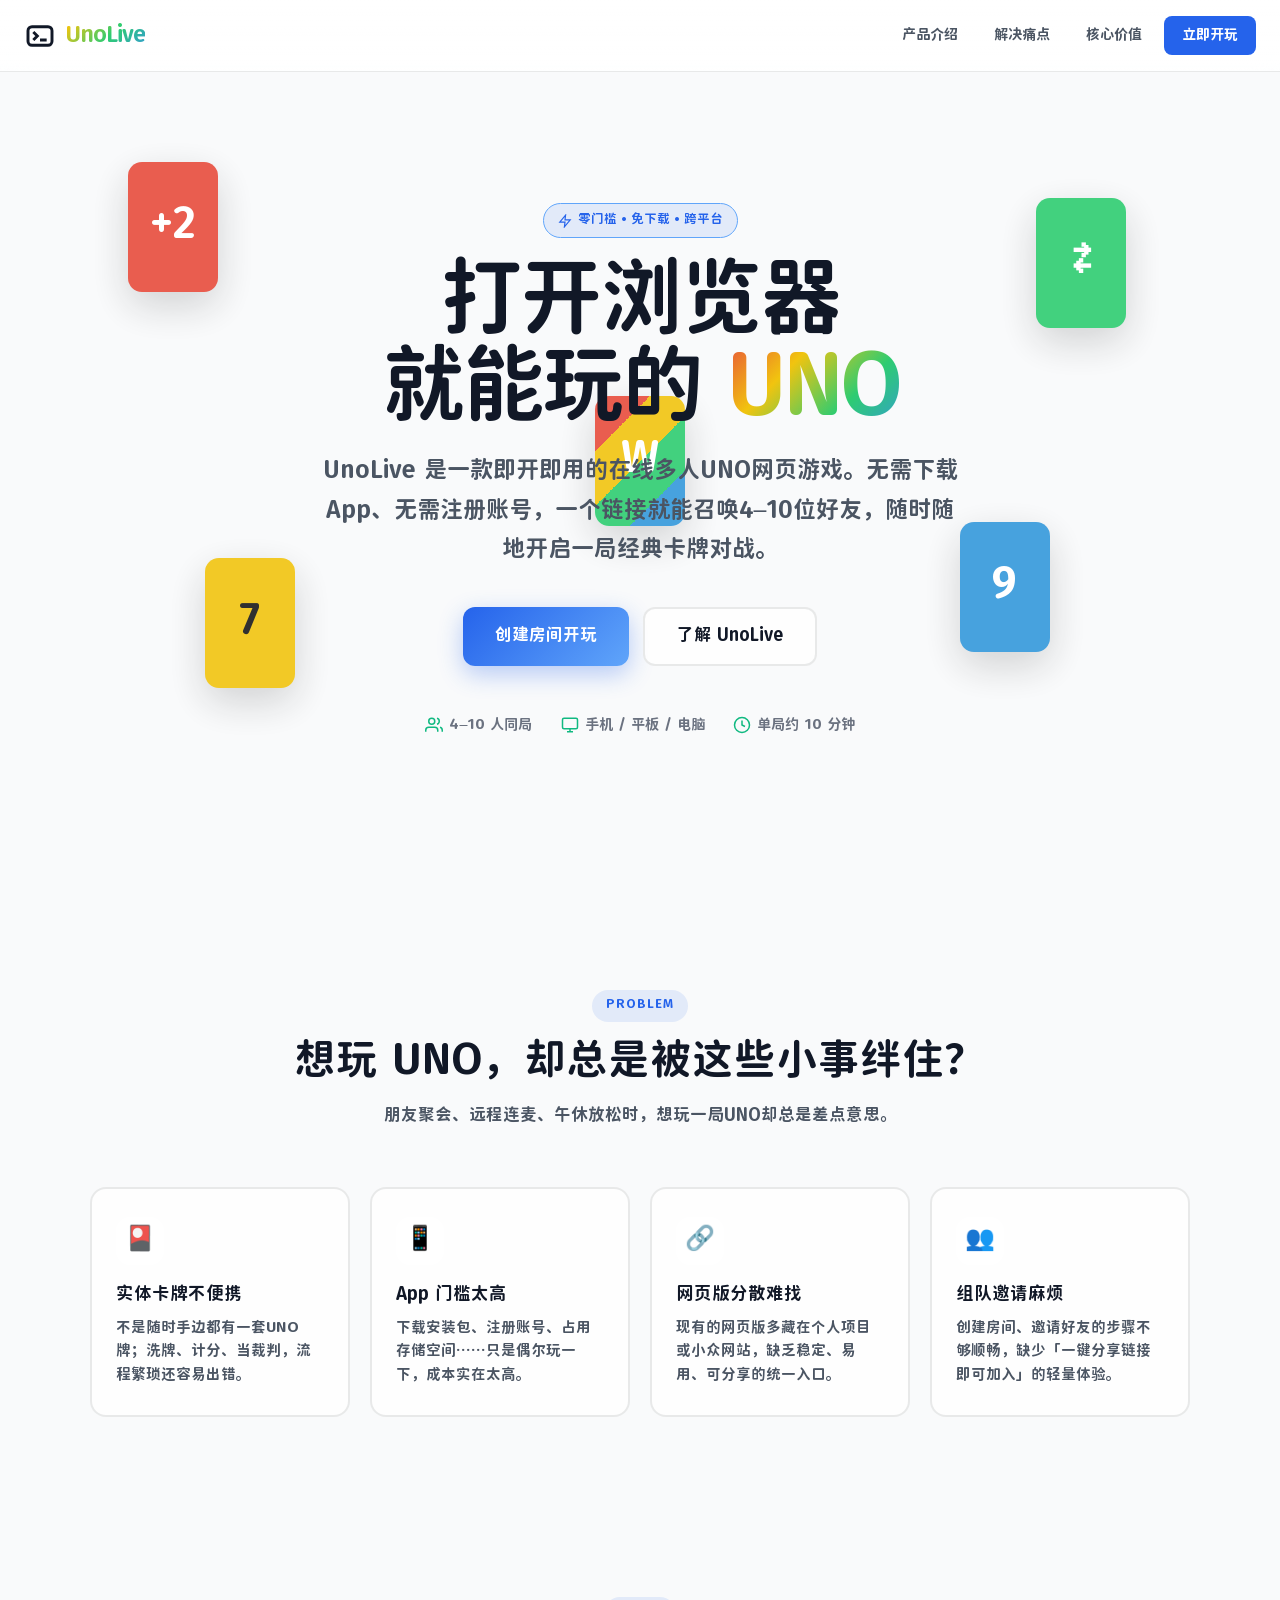
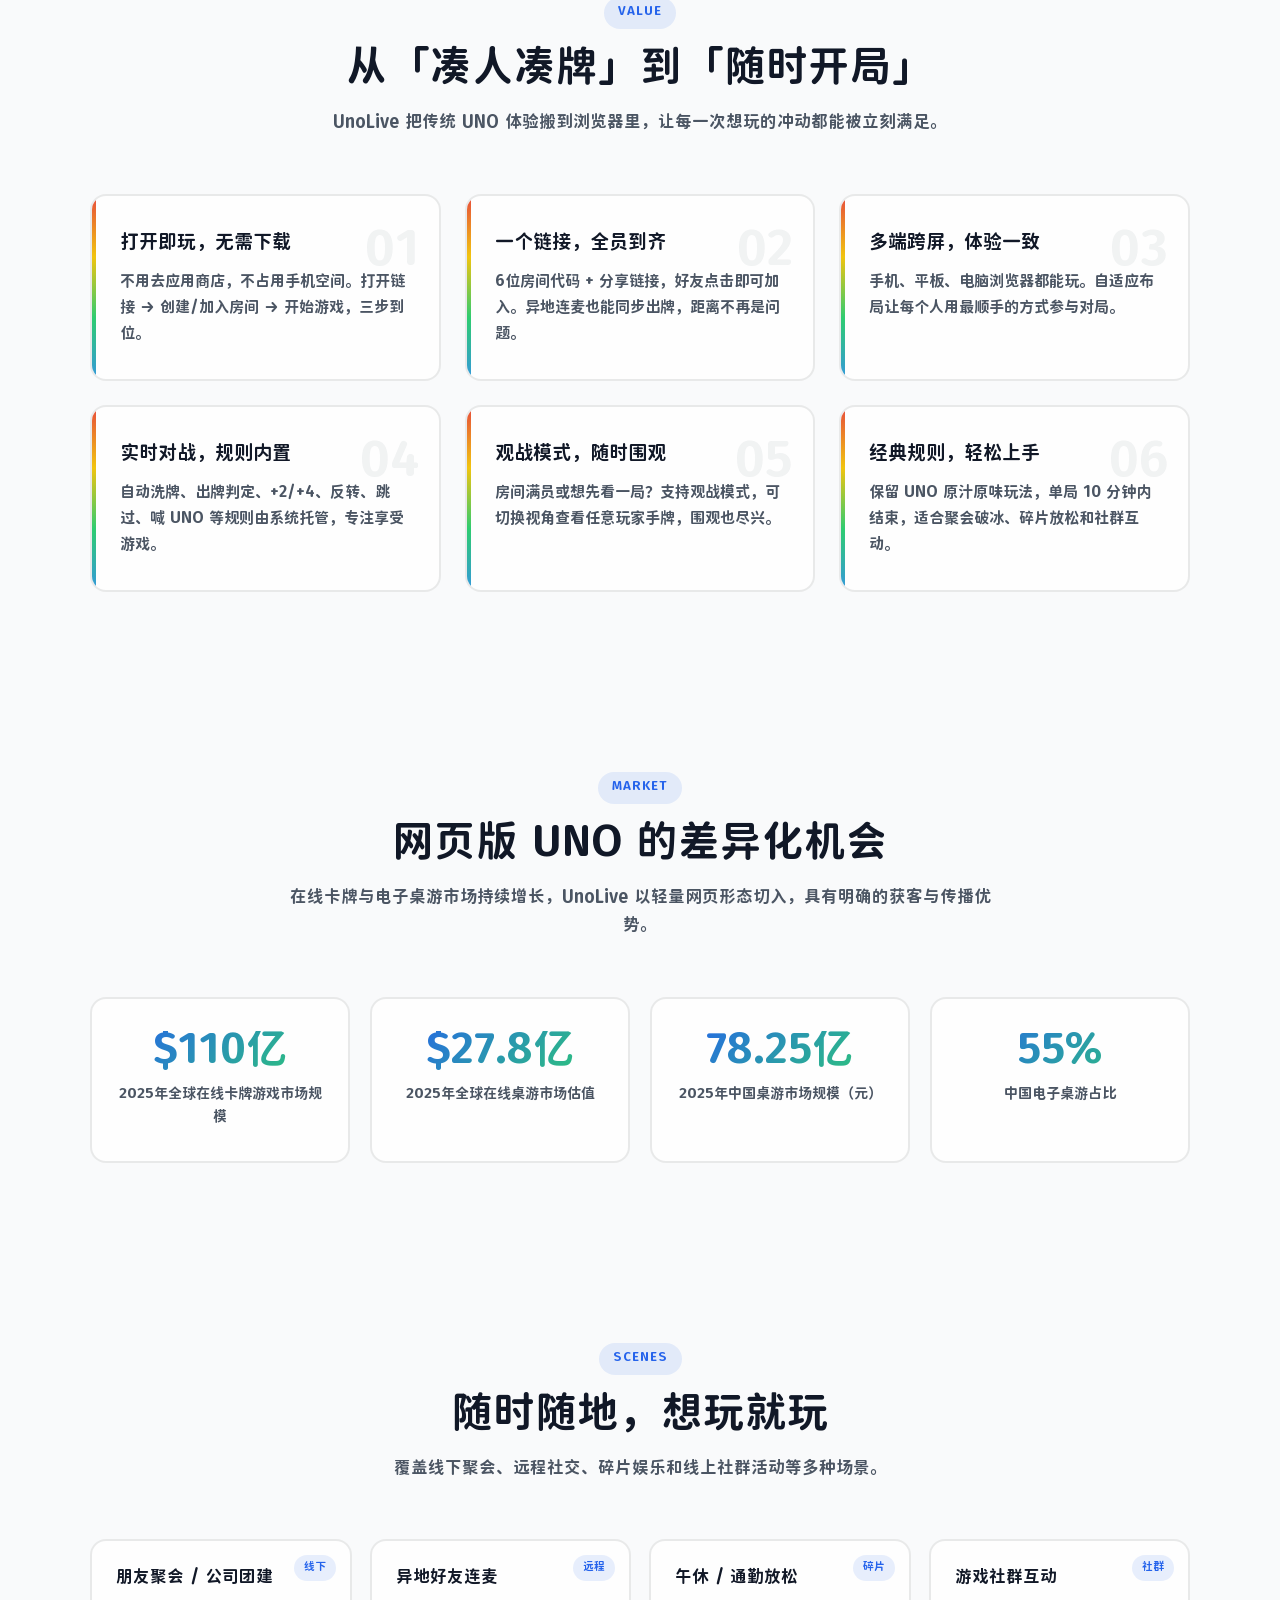
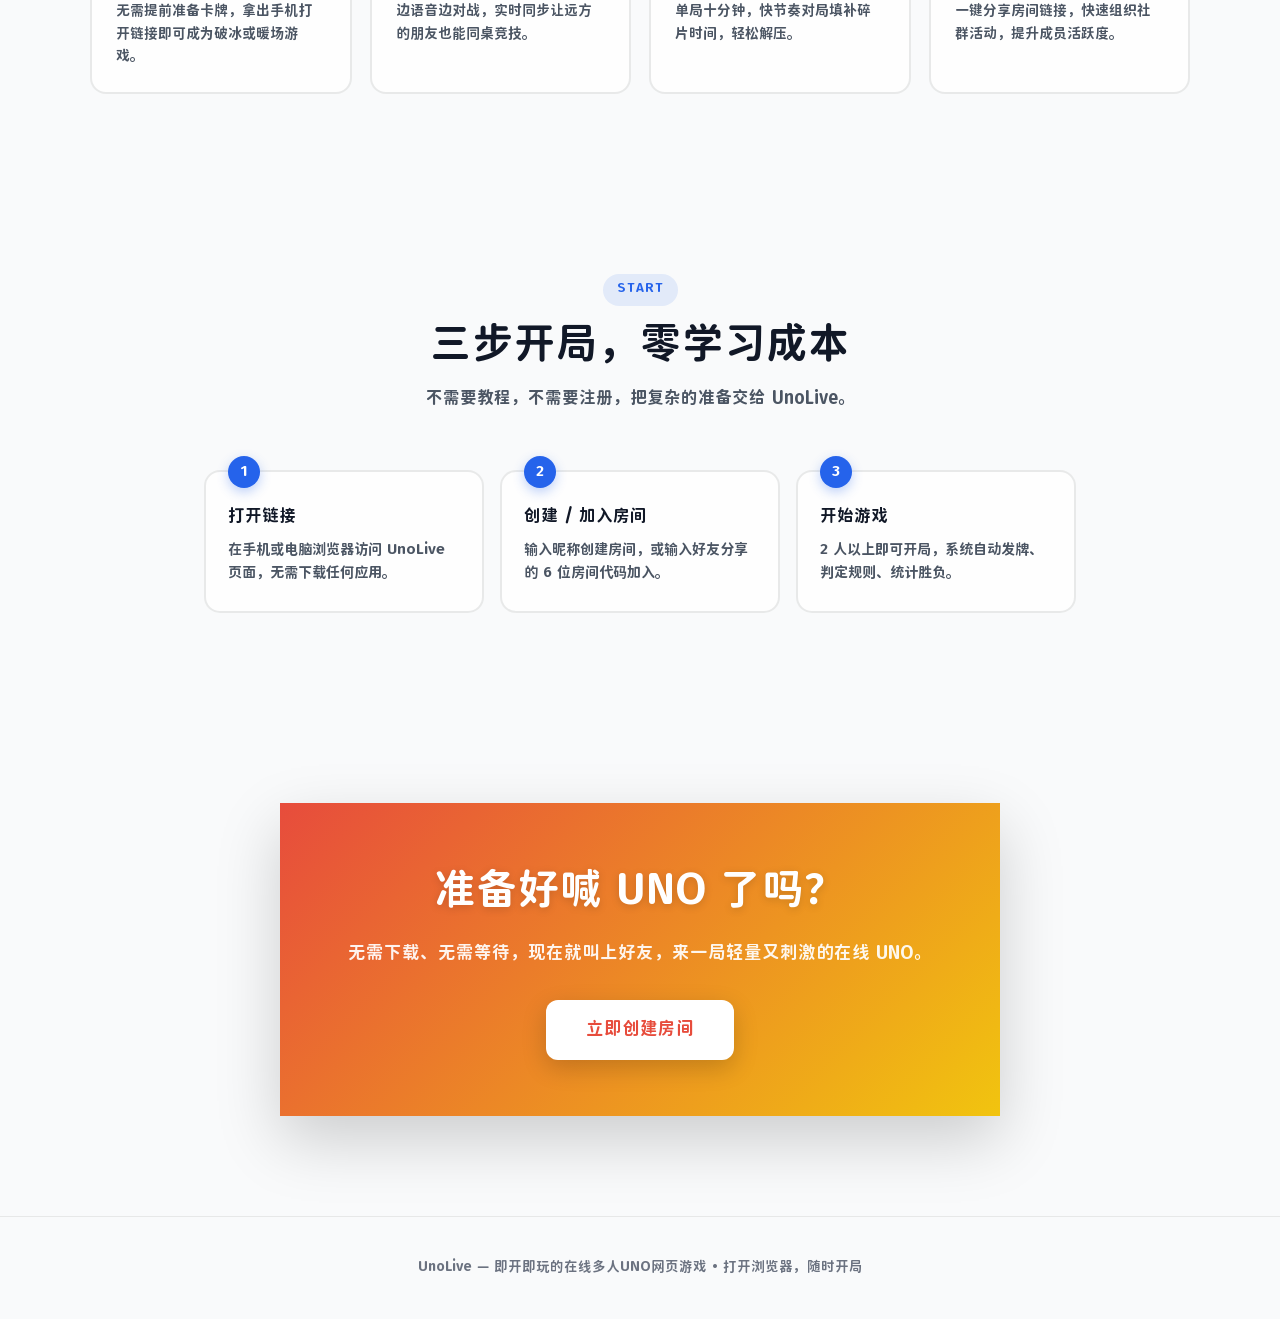
==== commit 94e3c505: "perf: 字体子集化 21MB ttf -> 1.5MB woff2（修复首屏卡加载）" ====
--- a/public/creative.html
+++ b/public/creative.html
@@ -9,7 +9,7 @@
 <meta name="viewport" content="width=device-width, initial-scale=1.0">
 <title>UnoLive — 即开即玩的在线多人UNO</title>
 <link rel="icon" type="image/png" href="assets/favicon.jpg">
-<link rel="stylesheet" href="css/common.css?v=9">
+<link rel="stylesheet" href="css/common.css?v=10">
 <link rel="stylesheet" href="css/uno-creative.css?v=1">
 </head>
 <body>
--- a/public/css/common.css
+++ b/public/css/common.css
@@ -9,7 +9,7 @@
 /* -------------------- 字体 -------------------- */
 @font-face {
     font-family: 'Kosugi Maru';
-    src: url('../assets/fonts/main-font.ttf') format('truetype');
+    src: url('../assets/fonts/main-font.woff2') format('woff2');
     font-weight: normal;
     font-style: normal;
     font-display: swap;
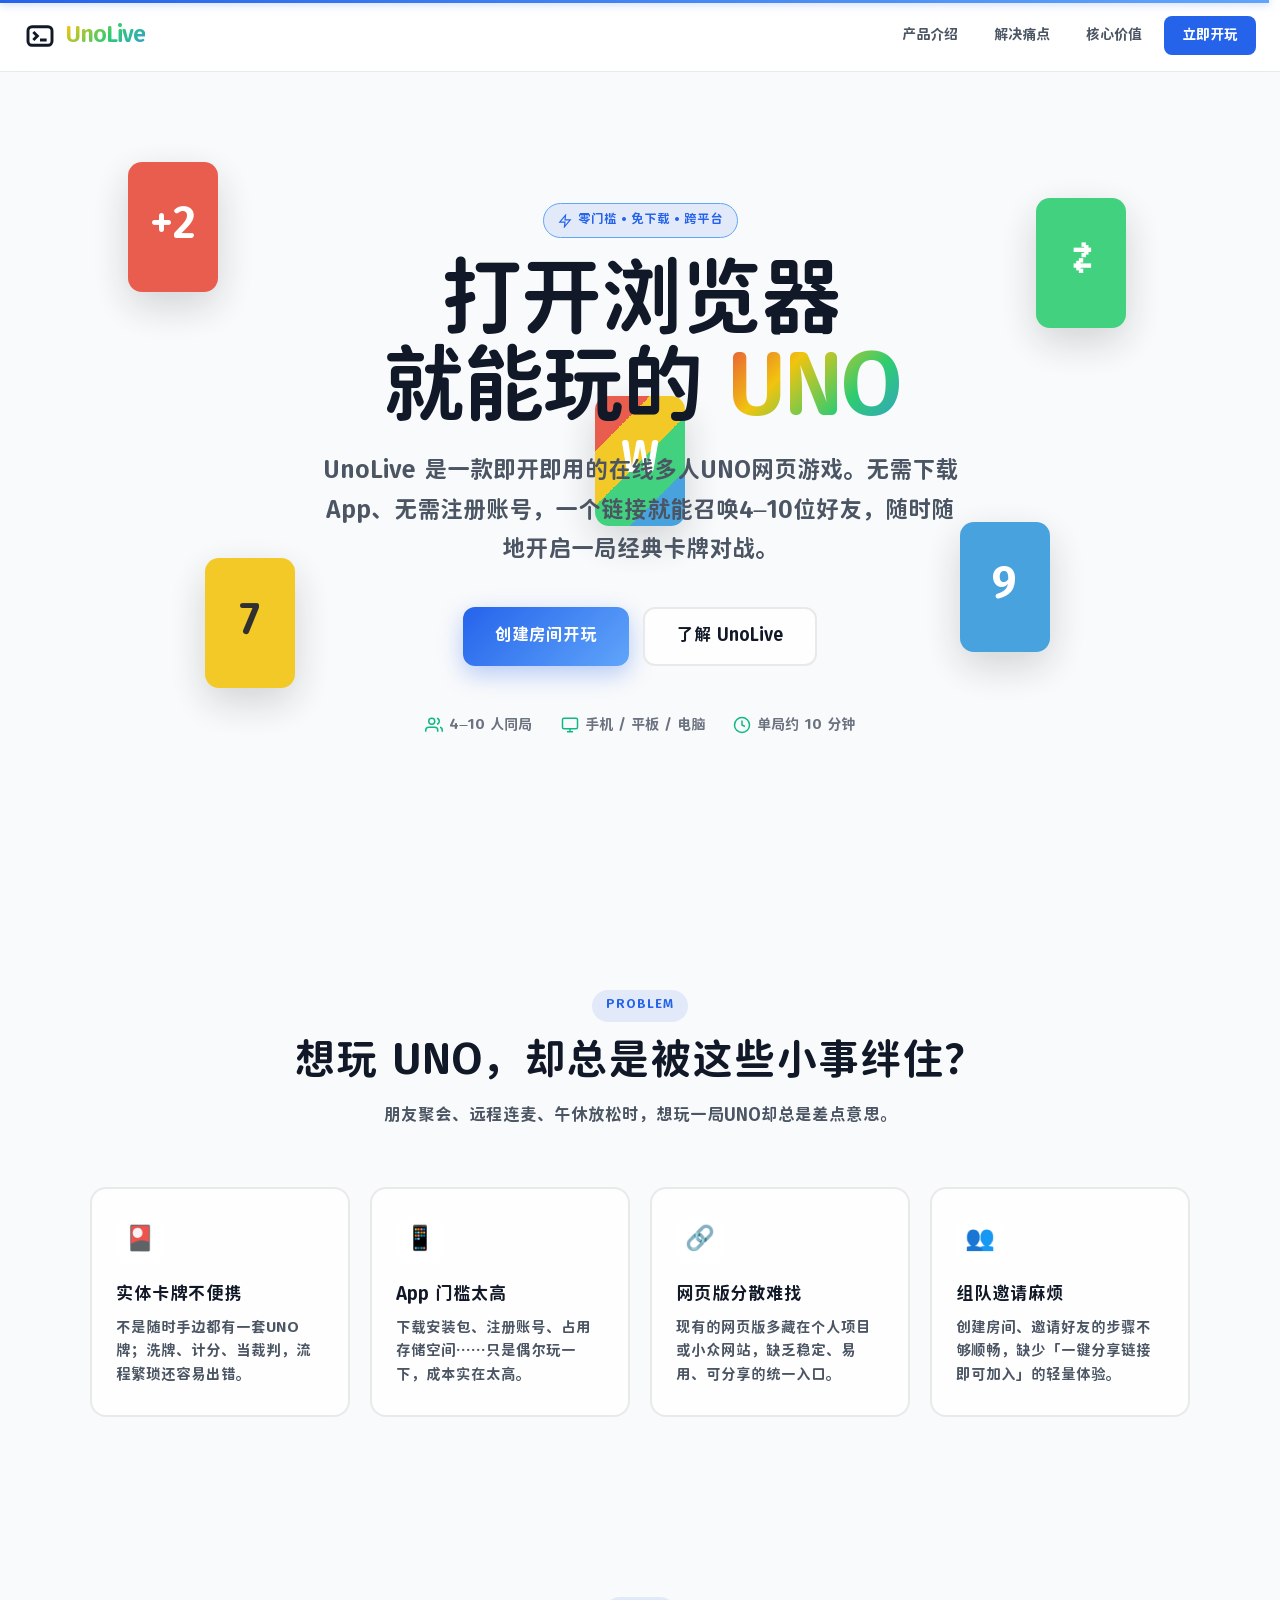
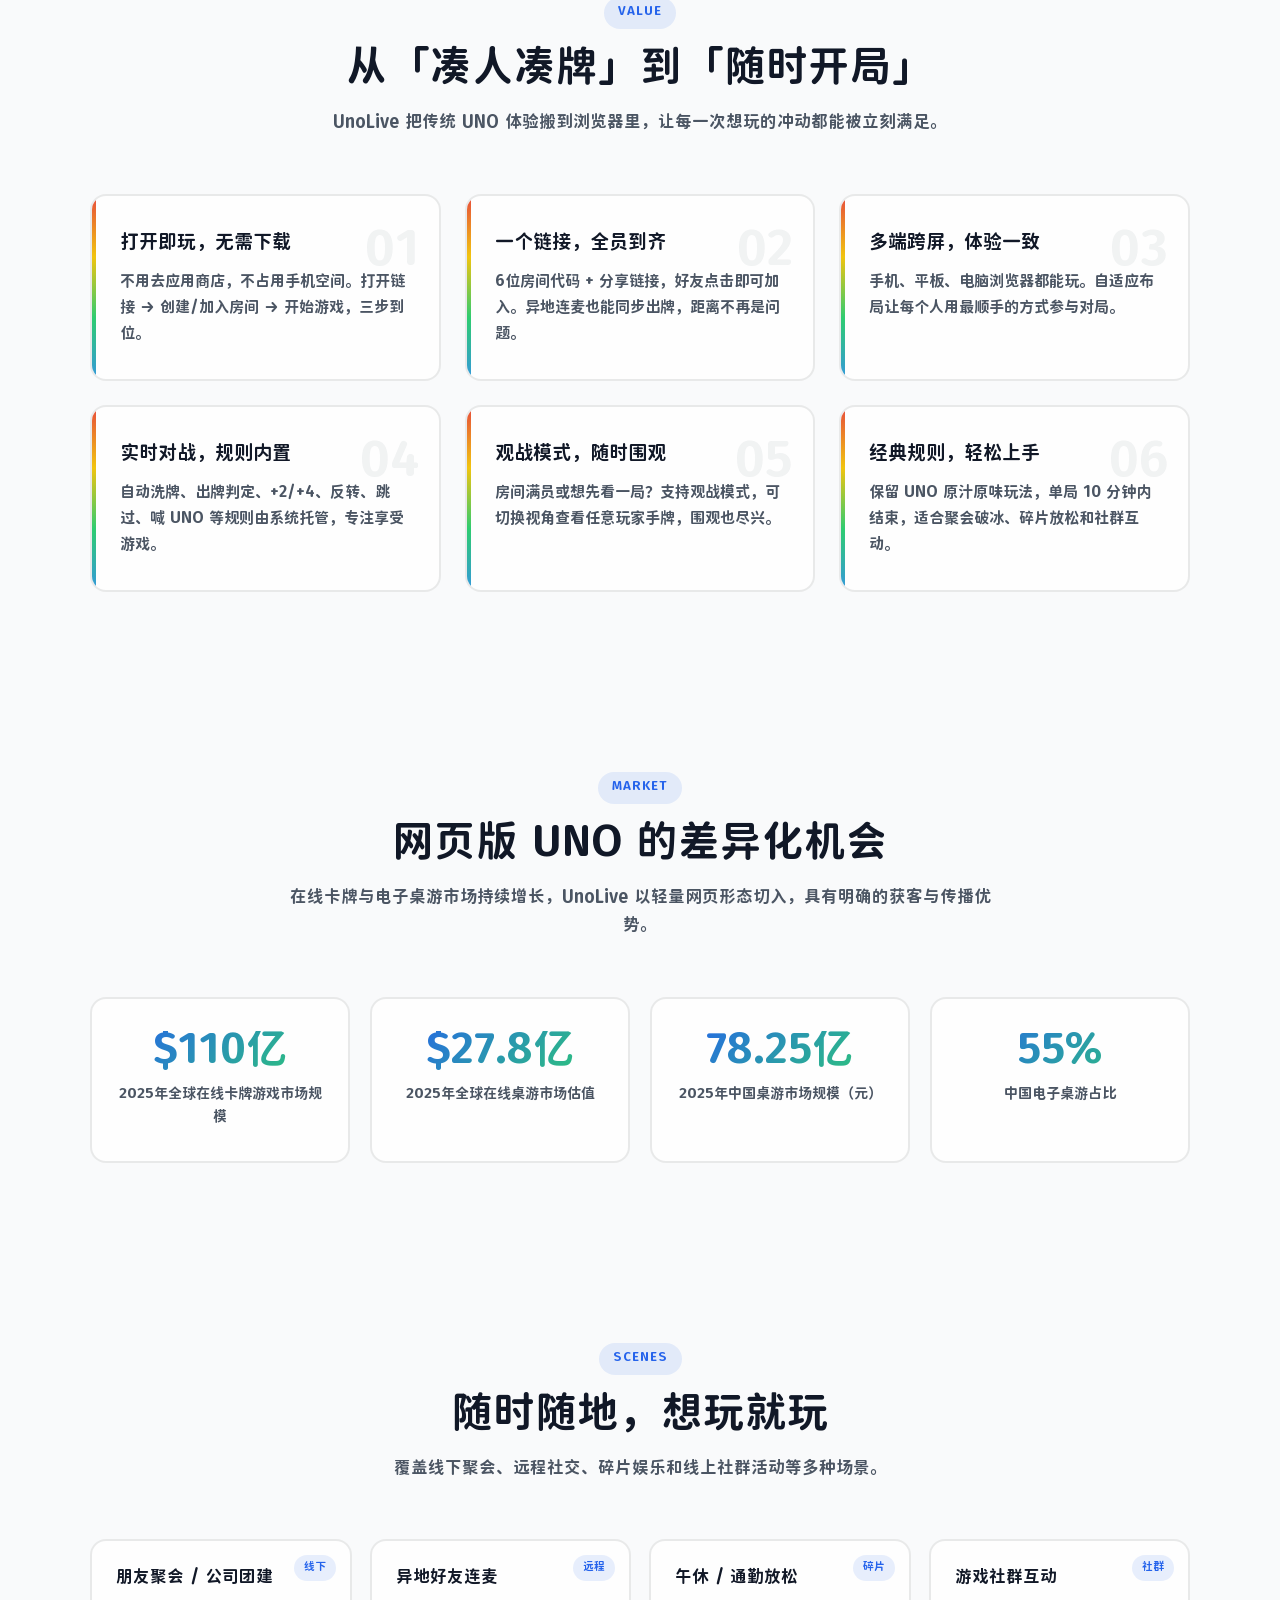
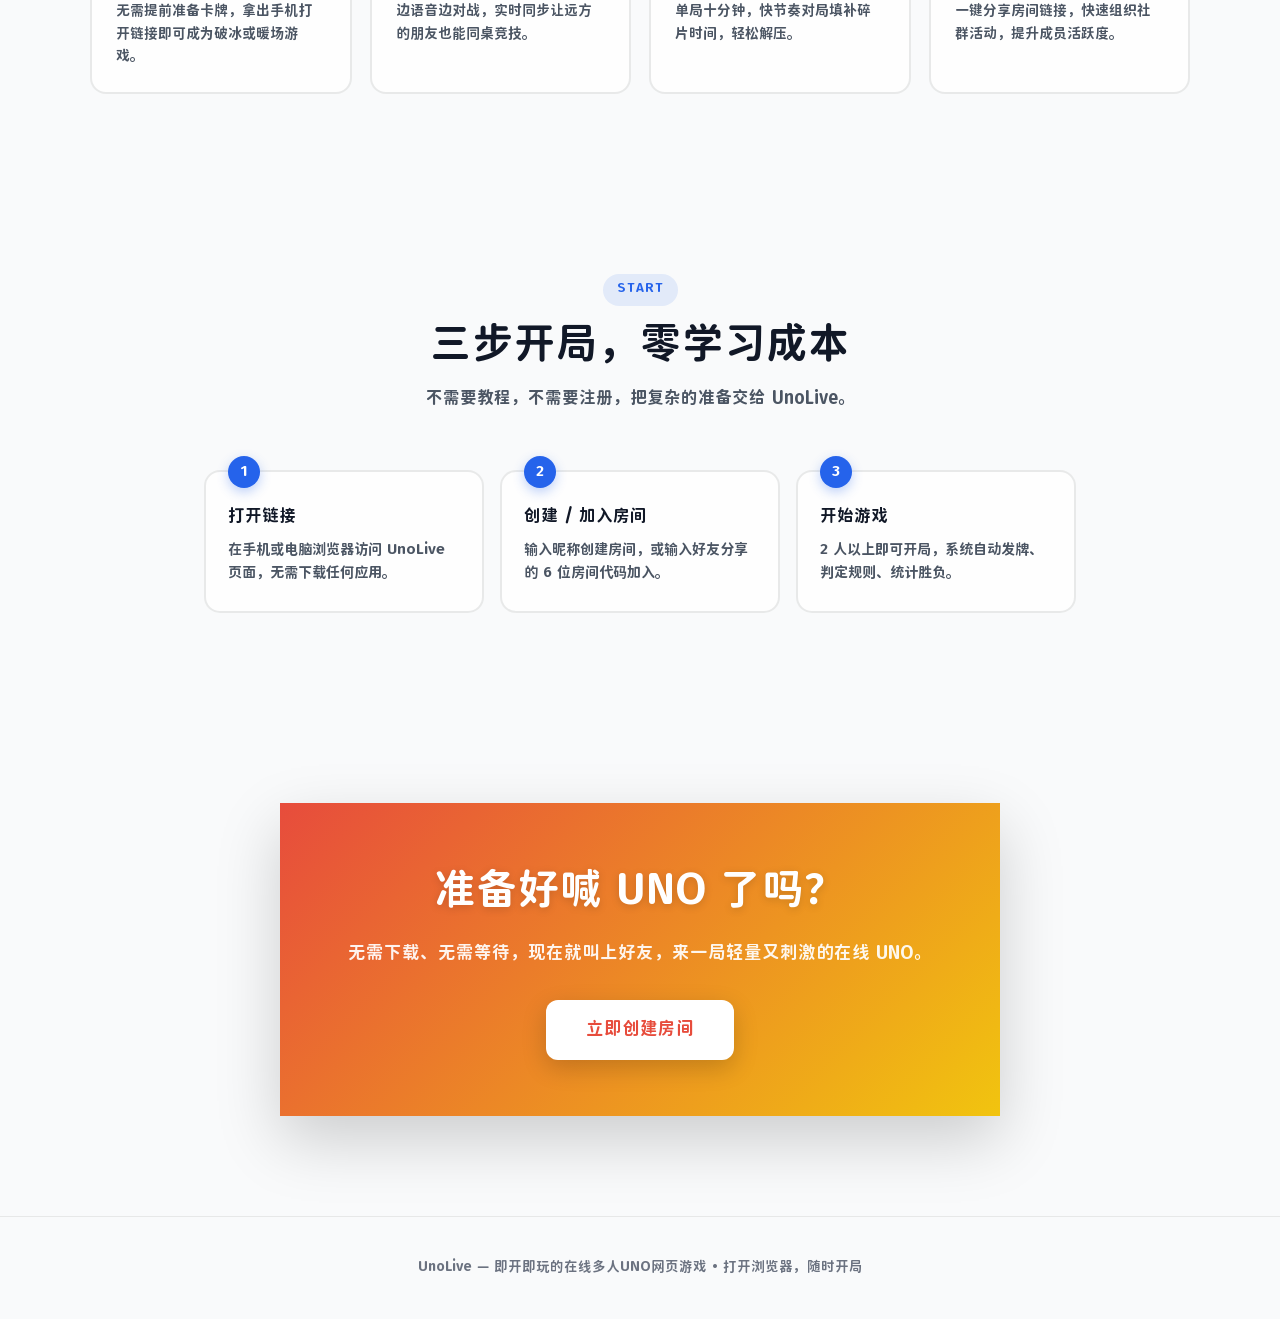
==== commit 75cd0f4a: "perf(load): 进度条改为真实加载进度，修复首帧起跳 问题： 1. 骨架由外链 page-load.js 创建（appendChild 到 documentElement），    脚本下载执" ====
--- a/public/creative.html
+++ b/public/creative.html
@@ -4,15 +4,23 @@
     <script src="js/theme-preinit.js?v=1"></script>
     <link rel="stylesheet" href="css/theme-light.css?v=4">
     <link rel="stylesheet" href="css/theme-dark.css?v=7">
+    <!-- 进度条骨架内联：<body> 首个子节点，HTML 解析到即渲染，零延迟可见。
+         注意：不能 appendChild 到 documentElement（<html> 下的非 head/body 子节点
+         会被解析器移除重挂，导致进度条中途重置）。 -->
+    <style>
+        .page-loading-bar{position:fixed;top:0;left:0;width:0;height:3px;background:linear-gradient(90deg,#3a65c2,#6b8fd8,#3a65c2);background-size:200% 100%;z-index:2147483647;pointer-events:none;box-shadow:0 0 8px rgba(58,101,194,.5);transition:opacity .35s ease-out}
+    </style>
+    <script>window.__loadStart = (window.performance && performance.now) ? performance.now() : Date.now();</script>
+    <script src="js/page-load.js?v=7"></script>
 <meta charset="UTF-8">
-<script src="js/page-load.js?v=6"></script>
 <meta name="viewport" content="width=device-width, initial-scale=1.0">
 <title>UnoLive — 即开即玩的在线多人UNO</title>
 <link rel="icon" type="image/png" href="assets/favicon.jpg">
-<link rel="stylesheet" href="css/common.css?v=10">
-<link rel="stylesheet" href="css/uno-creative.css?v=1">
+<link rel="stylesheet" href="css/common.css?v=11">
+<link rel="stylesheet" href="css/uno-creative.css?v=2">
 </head>
 <body>
+<div class="page-loading-bar" id="page-loading-bar" style="width:0%"></div>
 <div class="beijing"></div>
 <div class="background"></div>
 
--- a/public/css/common.css
+++ b/public/css/common.css
@@ -425,7 +425,9 @@
 }
 
 /* -------------------- 页面加载效果 -------------------- */
-/* 顶部进度条 */
+/* 顶部进度条：样式以内联 <style> 为准（见 index.html），此处仅作兜底。
+   关键：transition 只作用于 opacity，宽度必须由 JS 逐帧设置，
+   若给 width 加 transition，多帧连续赋值会被合并成一次跳动。 */
 .page-loading-bar {
     position: fixed;
     top: 0;
@@ -434,40 +436,22 @@
     height: 3px;
     background: linear-gradient(90deg, var(--primary), var(--primary-light), var(--primary));
     background-size: 200% 100%;
-    z-index: 99999;
-    transition: width 0.3s ease;
+    z-index: 2147483647;
+    pointer-events: none;
     box-shadow: 0 0 8px color-mix(in srgb, var(--primary) 50%, transparent);
-}
-
-.page-loading-bar.loading {
-    width: 70%;
-    transition: width 1.2s cubic-bezier(0.4, 0, 0.2, 1);
-    animation: page-loading-shimmer 1.5s linear infinite;
-}
-
-.page-loading-bar.finishing {
-    width: 100%;
-    transition: width 0.3s ease;
-    animation: none;
+    transition: opacity 0.35s ease-out;
 }
 
 .page-loading-bar.done {
     opacity: 0;
-    transition: opacity 0.4s ease 0.1s;
-    animation: none;
-}
-
-@keyframes page-loading-shimmer {
-    0% { background-position: 200% 0; }
-    100% { background-position: -200% 0; }
+    transition: opacity 0.35s ease-out;
 }
 
 /* 内容元素入场/退场动画（统一：opacity 50%→100% + 轻微上移，非线性缓动，≤1s） */
 
-/* 加载阶段立即隐藏 body 下所有主要内容，避免脚本标记前的闪烁 */
-html[data-page-state="loading"] body > :not(.beijing):not(.background):not(.dock-nav):not(.page-loading-bar):not(script):not(style):not(link) {
-    opacity: 0;
-}
+/* 注：页面初始不再做 opacity 预隐藏——HTML 内容本身在首帧即可见，
+   预隐藏依赖后加载的 CSS 覆盖来解除，存在竞态（CSS 未就绪时会白屏），
+   改为内容直接可见 + 进度条收尾时做一次淡入增强。 */
 
 .page-transition-target {
     transition: opacity 0.6s cubic-bezier(0.22, 1, 0.36, 1),
@@ -514,13 +498,8 @@
 
 /* -------------------- 减少动画偏好 -------------------- */
 @media (prefers-reduced-motion: reduce) {
-    .page-loading-bar,
-    .page-loading-bar.loading,
-    .page-loading-bar.finishing {
-        animation: none !important;
-        transition: width 0.15s ease !important;
-    }
-
+    /* 注意：不能给 .page-loading-bar 加 width 的 transition，
+       否则 JS 逐帧赋宽会被浏览器合并成一次跳变。 */
     .page-loading-bar.done {
         transition: opacity 0.1s ease !important;
     }
@@ -531,7 +510,6 @@
         transform: none !important;
     }
 
-    html[data-page-state="loading"] body > :not(.beijing):not(.background):not(.dock-nav):not(.page-loading-bar):not(script):not(style):not(link),
     .page-transition-target,
     html[data-page-state="revealing"] .page-transition-target,
     html[data-page-state="revealing"] .page-transition-target.is-revealed,
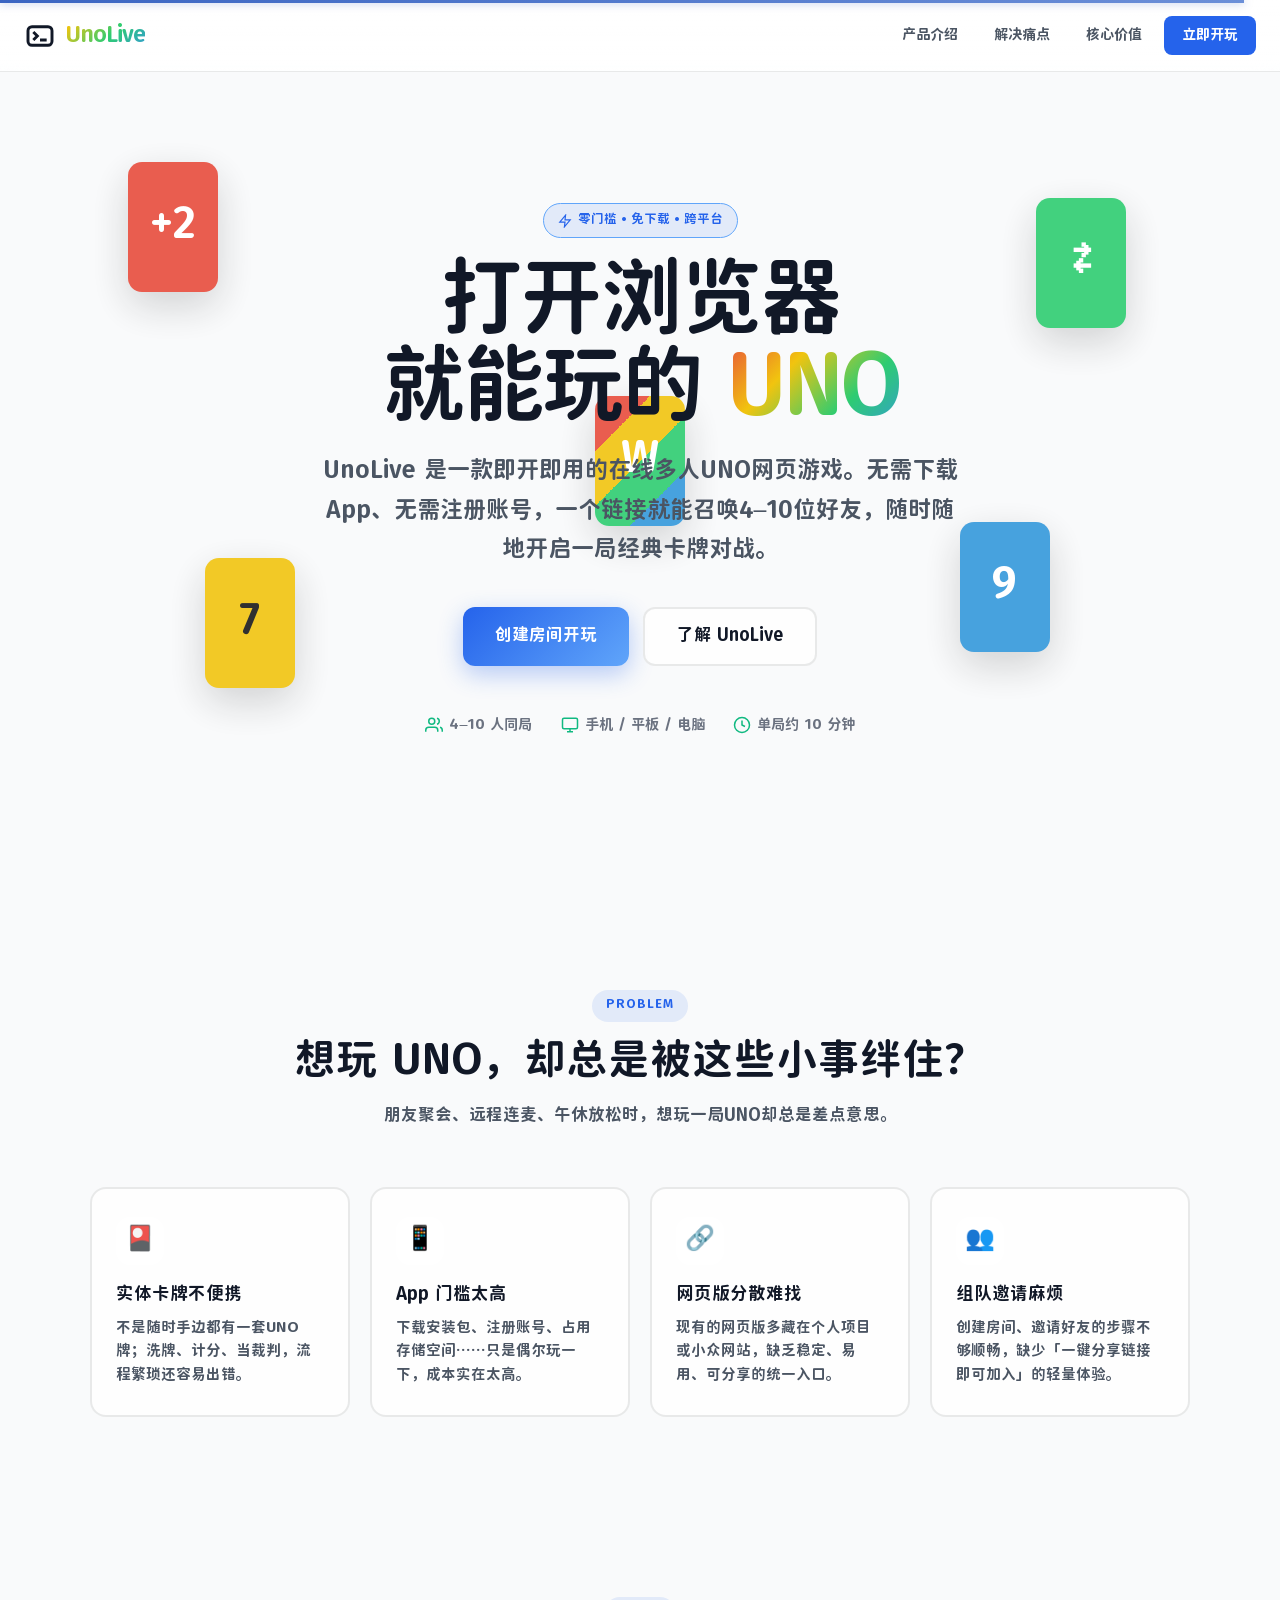
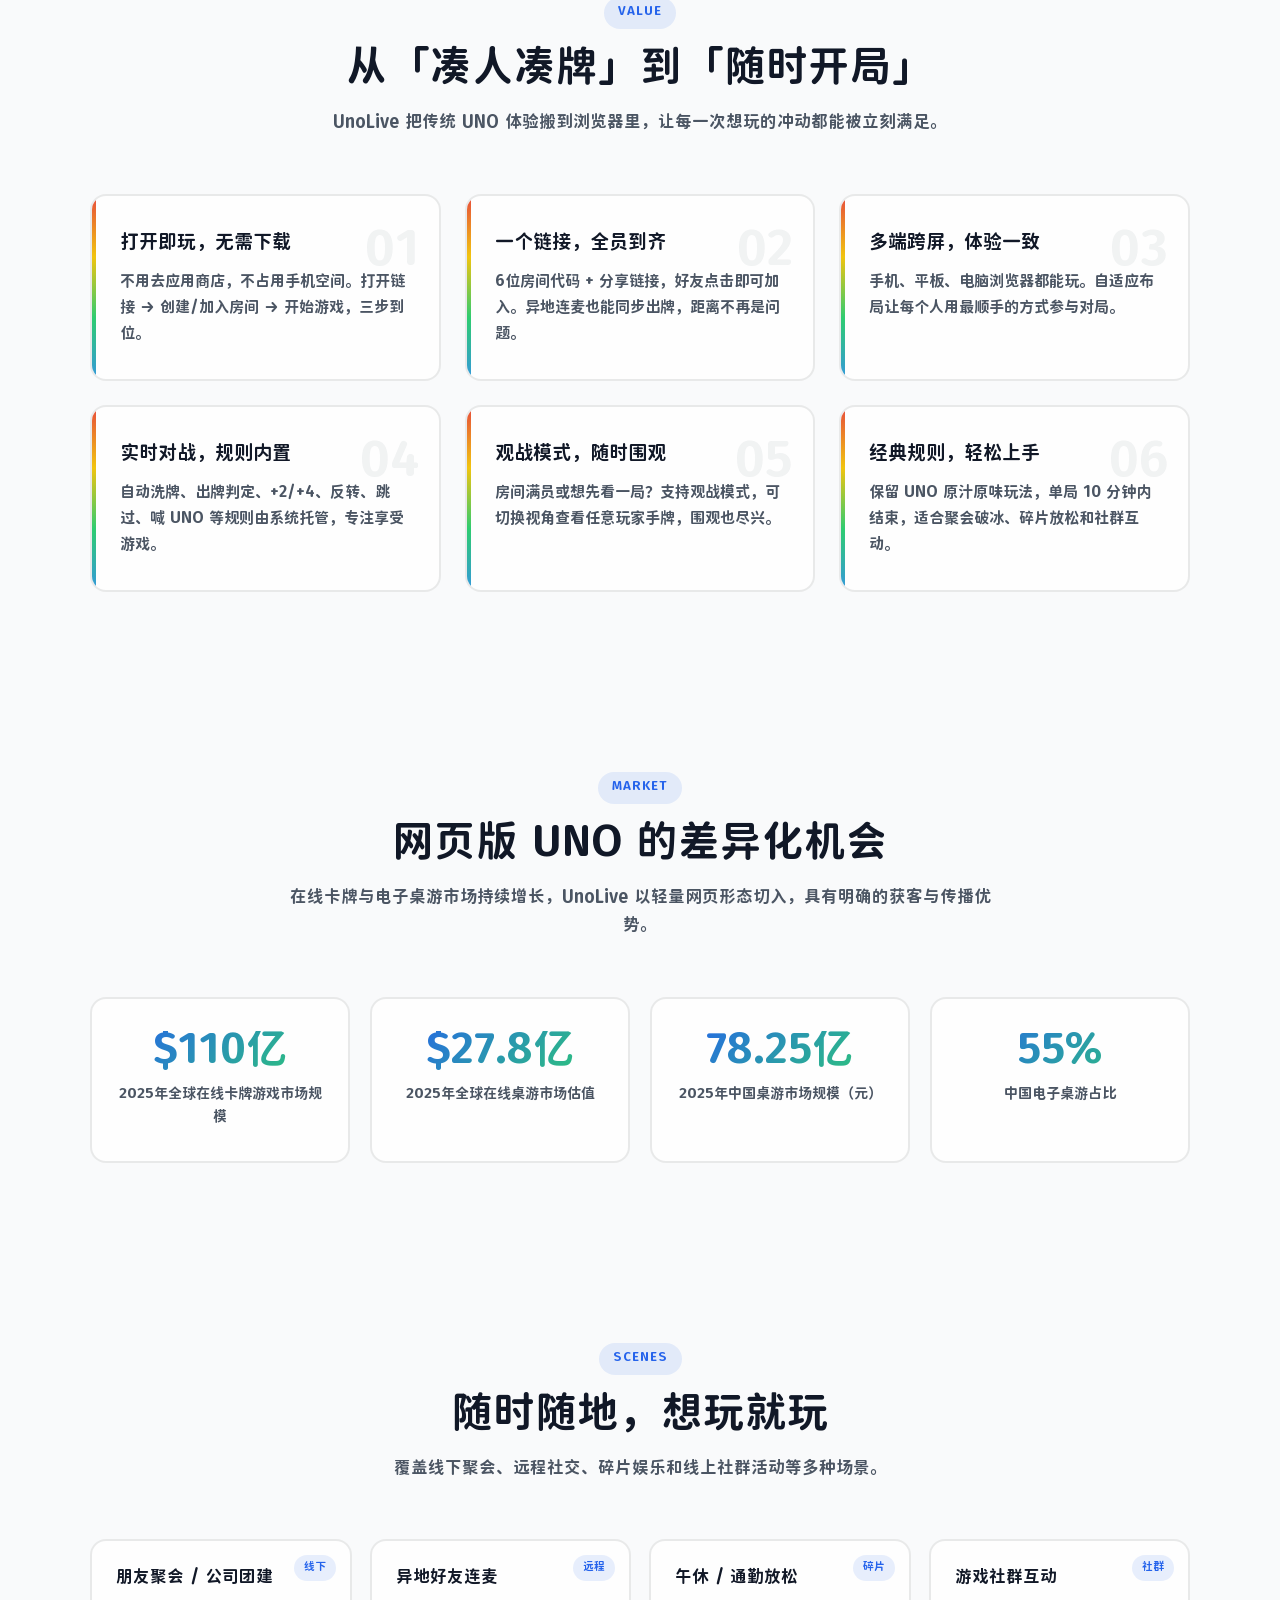
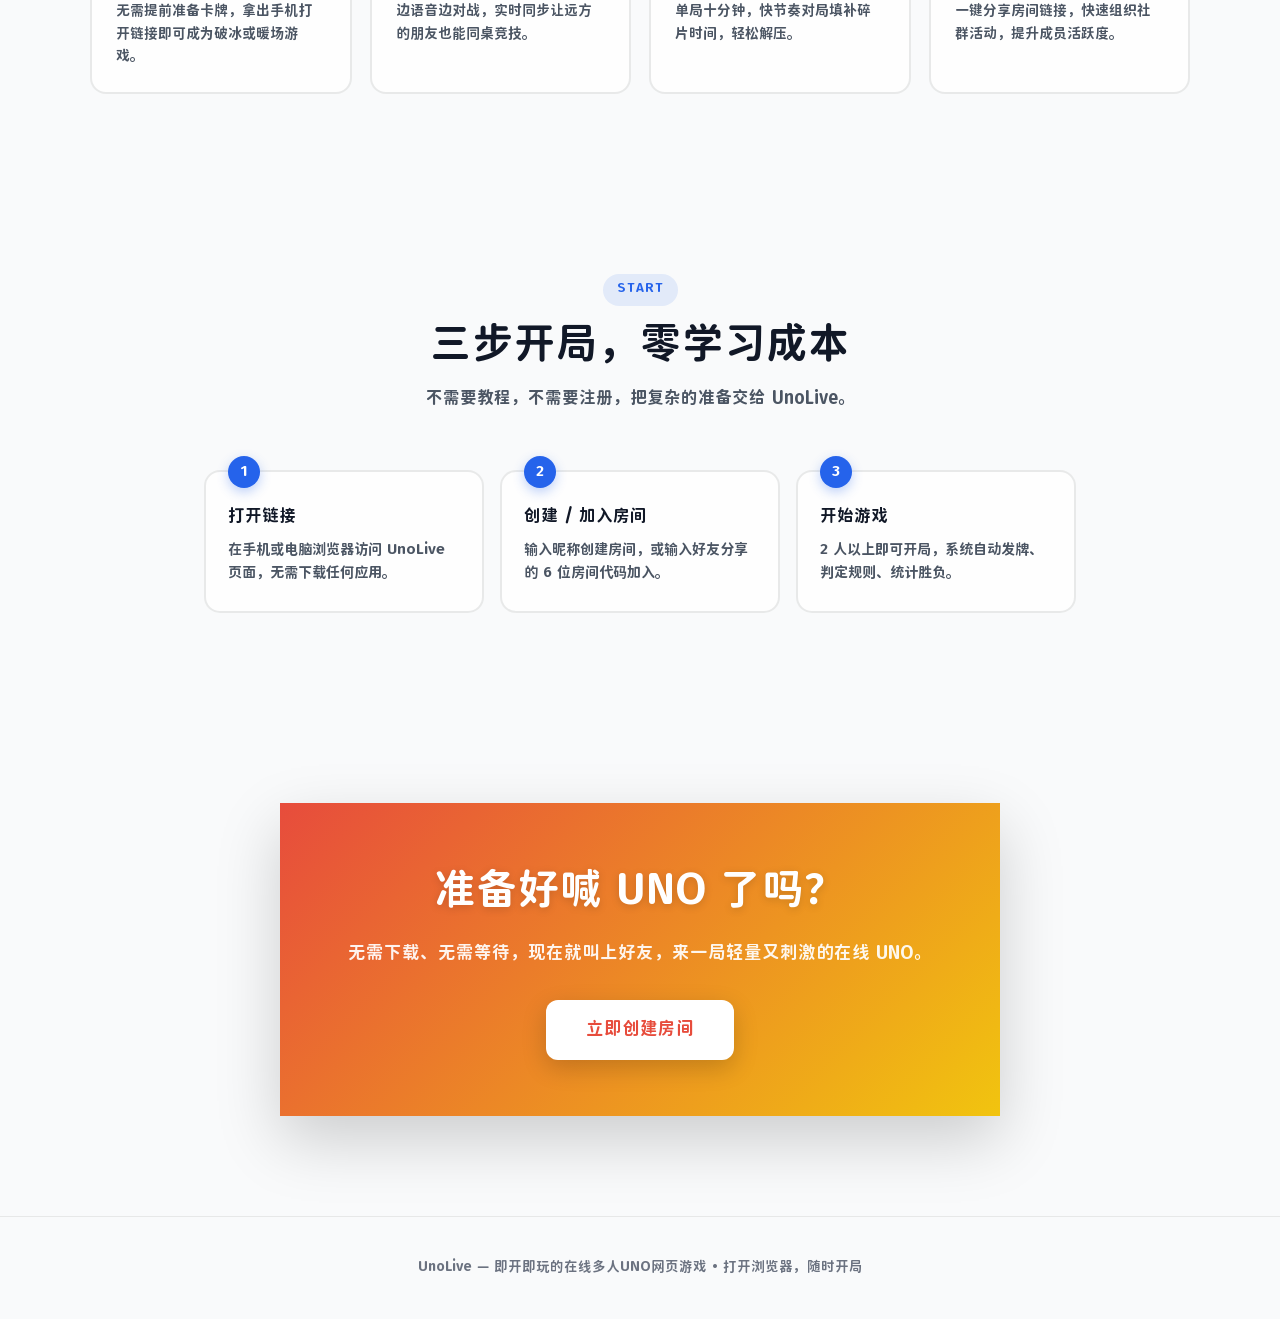
==== commit a6bf135d: "fix(load): 进度条严格从 0% 开始，并修复重复创建出两个进度条 一、从零开始 - START 由 4 改为 0，JS 不再把进度条推到 4% 的起点偏移 - 时间兜底曲线时长 3000ms" ====
--- a/public/creative.html
+++ b/public/creative.html
@@ -11,7 +11,7 @@
         .page-loading-bar{position:fixed;top:0;left:0;width:0;height:3px;background:linear-gradient(90deg,#3a65c2,#6b8fd8,#3a65c2);background-size:200% 100%;z-index:2147483647;pointer-events:none;box-shadow:0 0 8px rgba(58,101,194,.5);transition:opacity .35s ease-out}
     </style>
     <script>window.__loadStart = (window.performance && performance.now) ? performance.now() : Date.now();</script>
-    <script src="js/page-load.js?v=7"></script>
+    <script src="js/page-load.js?v=8"></script>
 <meta charset="UTF-8">
 <meta name="viewport" content="width=device-width, initial-scale=1.0">
 <title>UnoLive — 即开即玩的在线多人UNO</title>
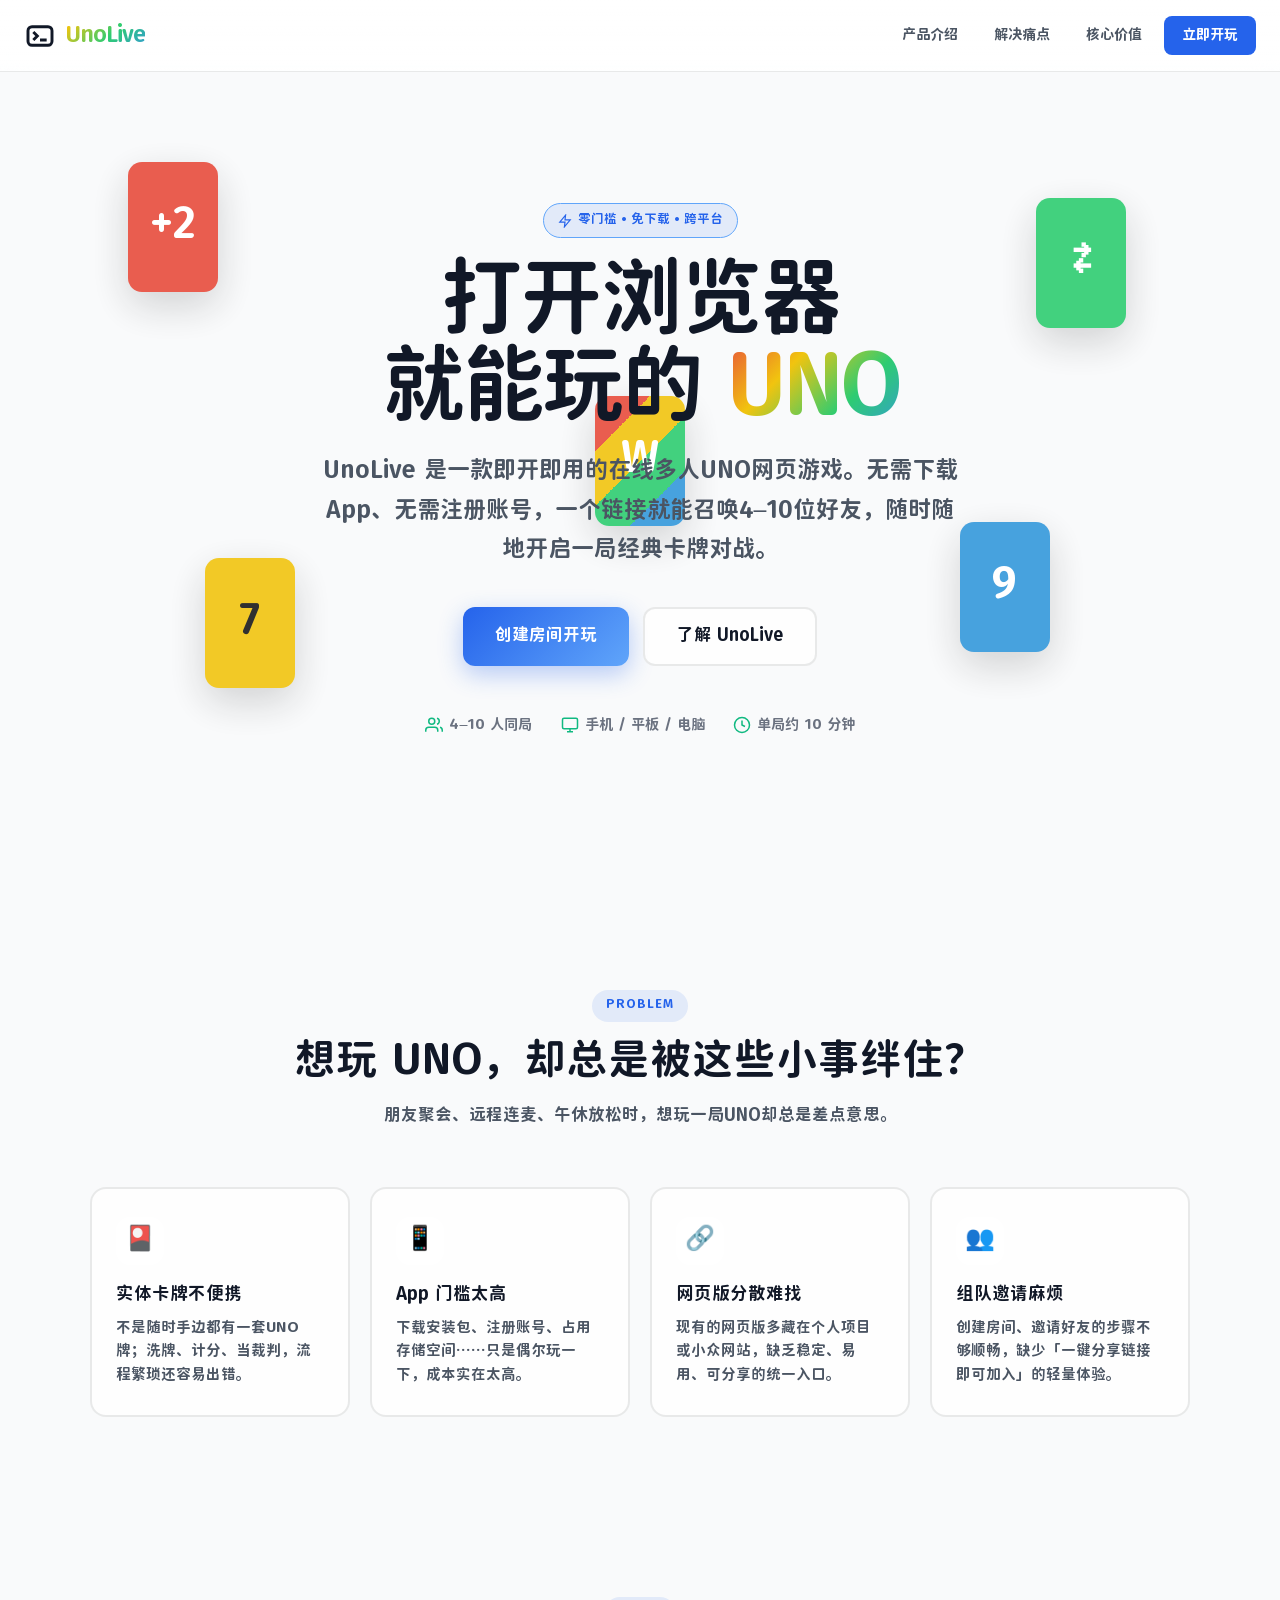
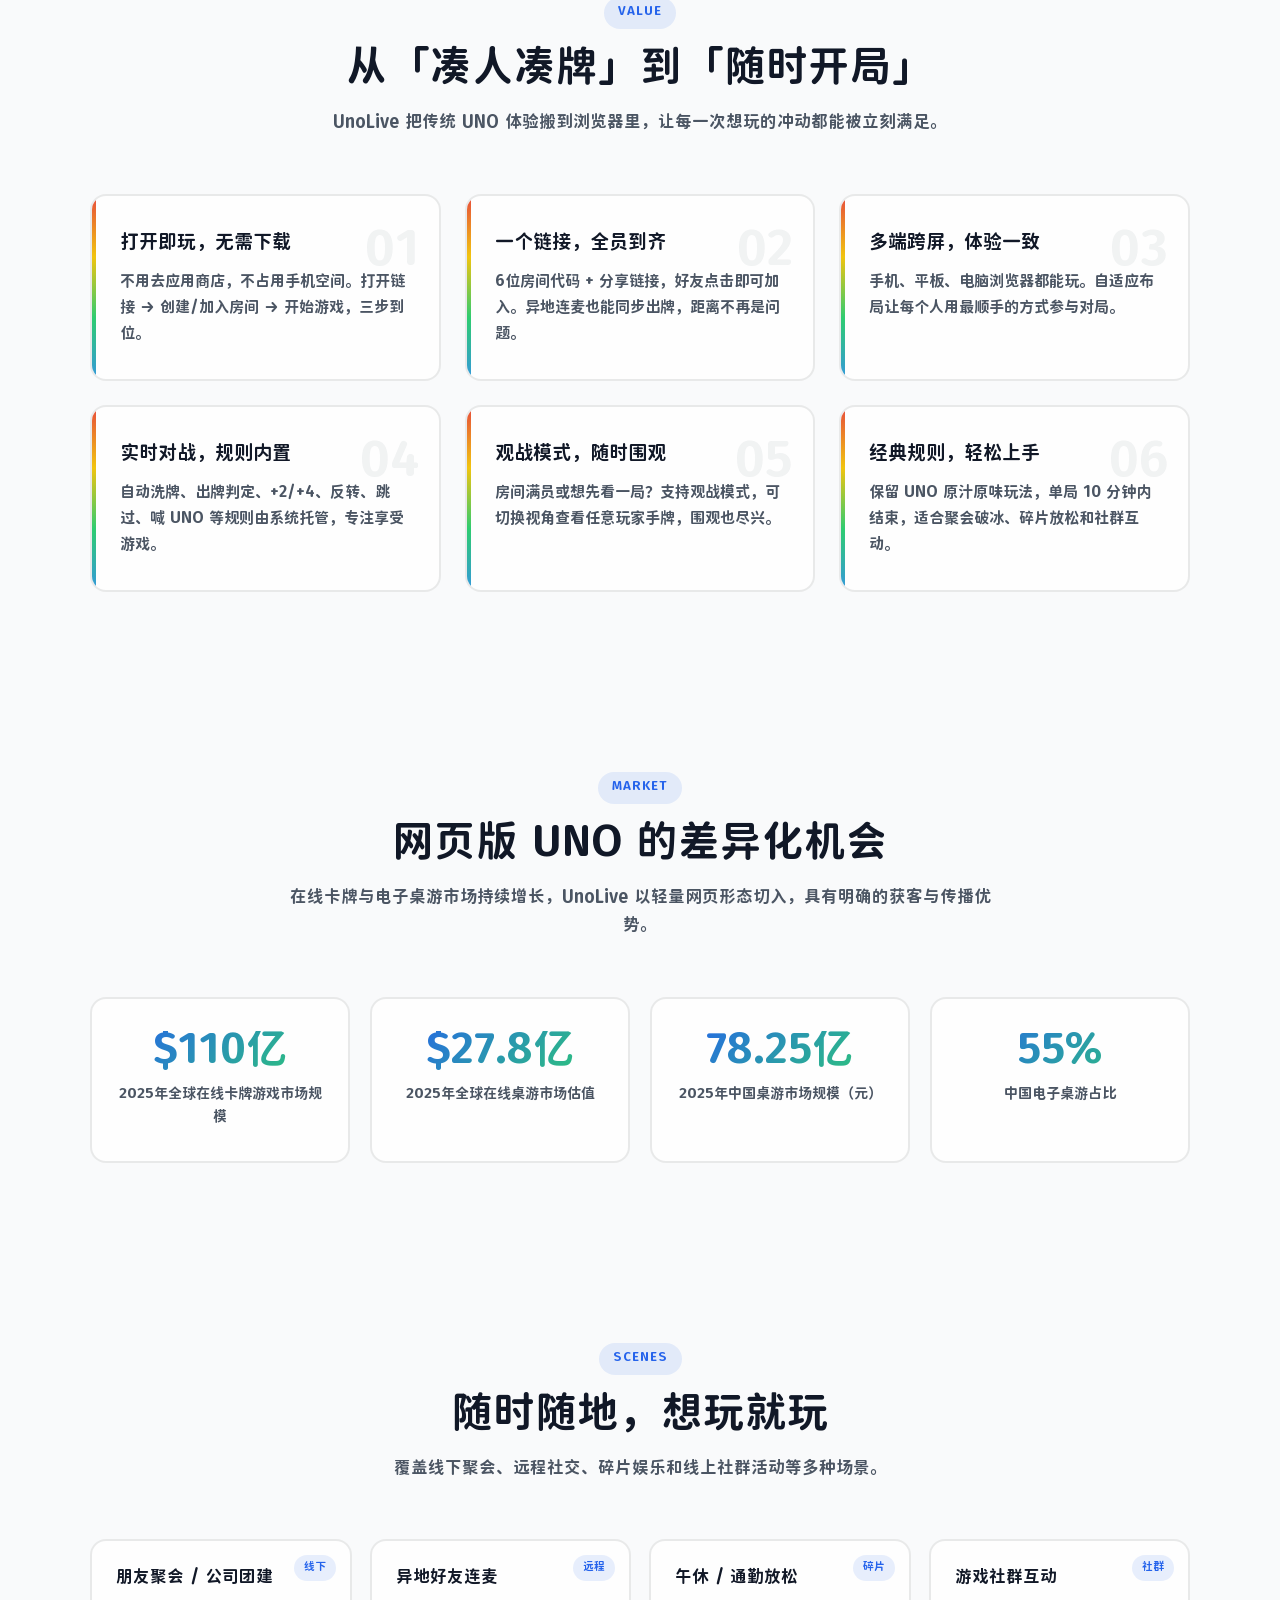
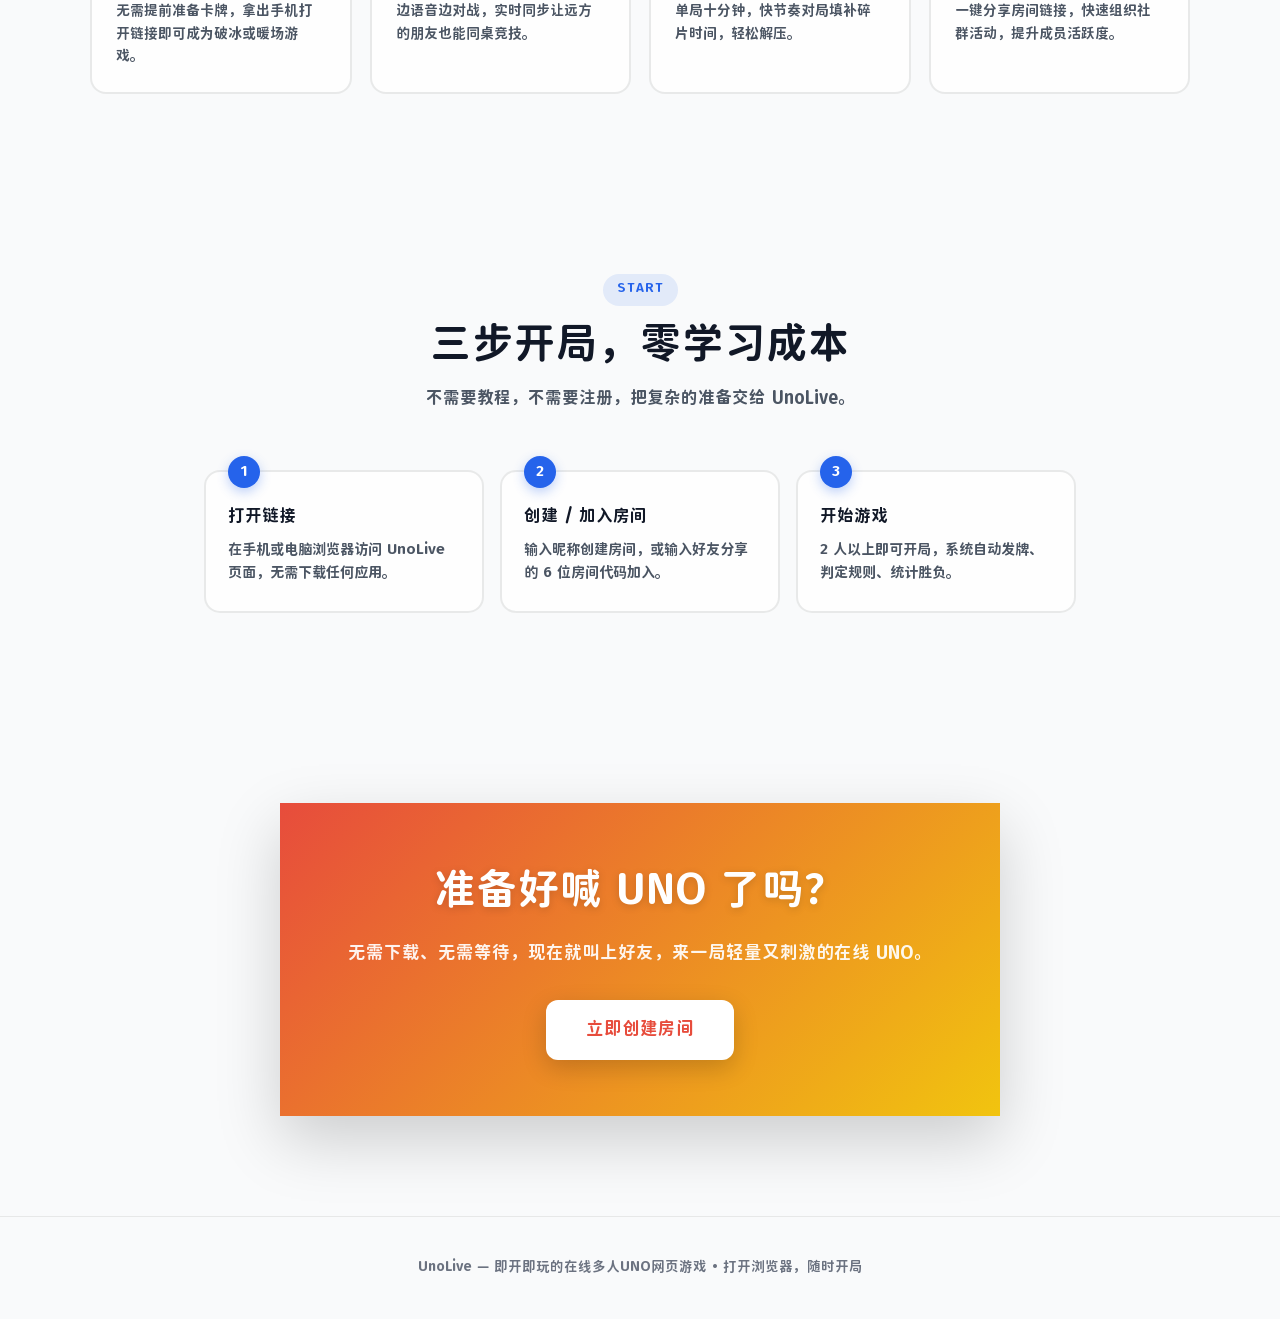
==== commit f2014e61: "fix(load): 进度条严格与 window.load 对齐（同步主站全量重写） 修复两个问题： 1. 「页面加载完了进度条还在移动」—— 删掉 MIN_SHOW 人为延迟，    收尾唯一入口改" ====
--- a/public/creative.html
+++ b/public/creative.html
@@ -11,7 +11,7 @@
         .page-loading-bar{position:fixed;top:0;left:0;width:0;height:3px;background:linear-gradient(90deg,#3a65c2,#6b8fd8,#3a65c2);background-size:200% 100%;z-index:2147483647;pointer-events:none;box-shadow:0 0 8px rgba(58,101,194,.5);transition:opacity .35s ease-out}
     </style>
     <script>window.__loadStart = (window.performance && performance.now) ? performance.now() : Date.now();</script>
-    <script src="js/page-load.js?v=8"></script>
+    <script src="js/page-load.js?v=10"></script>
 <meta charset="UTF-8">
 <meta name="viewport" content="width=device-width, initial-scale=1.0">
 <title>UnoLive — 即开即玩的在线多人UNO</title>
